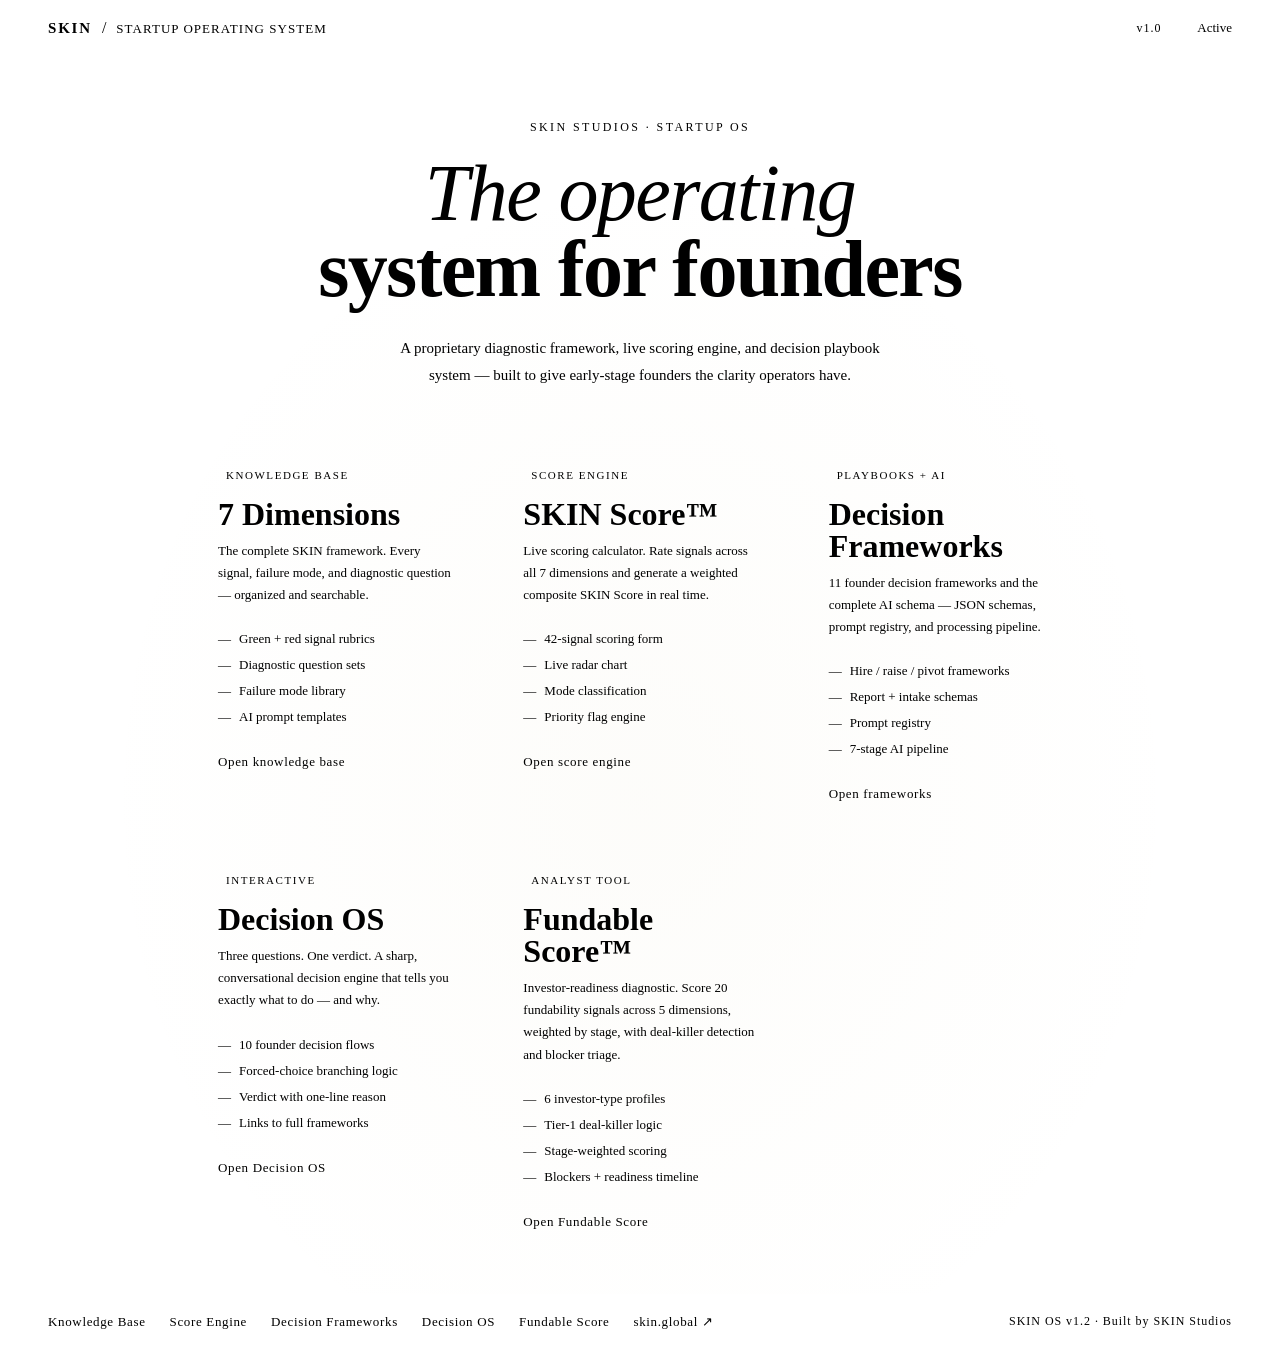
==== index.html @ 3f0df947 "Added SKIN Fundable Score" ====
<!DOCTYPE html>
<html lang="en">
<head>
<link rel="stylesheet" href="skin-os.css">
<meta charset="UTF-8">
<meta name="viewport" content="width=device-width, initial-scale=1.0">
<title>SKIN OS — Startup Operating System</title>
<style>

*, *::before, *::after { box-sizing: border-box; margin: 0; padding: 0; }

body {
  background: var(--bg);
  color: var(--text);
  font-family: var(--mono);
  min-height: 100vh;
  display: flex;
  flex-direction: column;
}

/* ── TOPBAR ── */
.topbar {
  display: flex; align-items: center; justify-content: space-between;
  padding: 0 48px; height: 56px;
  border-bottom: 1px solid var(--border);
  flex-shrink: 0;
}
.brand { display: flex; align-items: baseline; gap: 10px; }
.brand .logo { font-family: var(--sans); font-weight: 800; font-size: 15px; letter-spacing: 0.12em; }
.brand .sep { color: var(--text-dim); }
.brand .label { font-size: 13px; color: var(--text-muted); letter-spacing: 0.08em; text-transform: uppercase; }
.topbar-meta { display: flex; align-items: center; gap: 16px; }
.meta-tag { font-size: 12px; color: var(--text-dim); border: 1px solid var(--border); padding: 3px 8px; border-radius: 2px; letter-spacing: 0.08em; }
.status { display: flex; align-items: center; gap: 6px; font-size: 13px; color: var(--text-muted); }
.status-dot { width: 6px; height: 6px; border-radius: 50%; background: var(--accent2); box-shadow: 0 0 8px var(--accent2); animation: pulse 2.5s ease-in-out infinite; }
@keyframes pulse { 0%,100%{opacity:1} 50%{opacity:.3} }

/* ── HERO ── */
.hero {
  flex: 1; display: flex; flex-direction: column;
  align-items: center; justify-content: center;
  padding: 64px 48px 40px;
  text-align: center;
  position: relative; overflow: hidden;
}

.hero::before {
  content: '';
  position: absolute; inset: 0;
  background: radial-gradient(ellipse at 50% 60%, rgba(200,184,122,0.04) 0%, transparent 60%);
  pointer-events: none;
}

.hero-eyebrow {
  font-family: var(--mono); font-size: 12px; letter-spacing: 0.2em;
  color: var(--text-dim); text-transform: uppercase; margin-bottom: 20px;
}
.hero-eyebrow span { color: var(--accent); }

.hero-title {
  font-family: var(--serif); font-size: 80px; font-weight: 400;
  font-style: italic; line-height: 0.95;
  letter-spacing: -0.02em; margin-bottom: 28px;
  position: relative; z-index: 1;
}

.hero-title strong {
  font-weight: 600; font-style: normal;
  display: block;
}

.hero-sub {
  font-family: var(--mono); font-size: 15px; color: var(--text-muted);
  max-width: 480px; line-height: 1.8; margin-bottom: 48px;
  position: relative; z-index: 1;
}

/* ── OS MODULES ── */
.modules {
  display: grid; grid-template-columns: repeat(3, 1fr);
  gap: 16px; width: 100%; max-width: 900px;
  position: relative; z-index: 1;
}

.module {
  background: var(--bg2); border: 1px solid var(--border);
  border-radius: 6px; padding: 28px 28px 24px;
  text-decoration: none; color: inherit;
  transition: border-color 0.2s, background 0.2s;
  display: block; text-align: left;
  position: relative; overflow: hidden;
}
.module::before {
  content: attr(data-num);
  position: absolute; right: 20px; top: 10px;
  font-family: var(--serif); font-size: 80px; font-style: italic;
  color: rgba(255,255,255,0.025); line-height: 1;
  pointer-events: none;
}
.module:hover {
  border-color: var(--border-h);
  background: var(--bg3);
}
.module:hover .module-arrow { opacity: 1; transform: translateX(0); }

.mod-tag {
  font-size: 11px; letter-spacing: 0.14em; text-transform: uppercase;
  margin-bottom: 14px; display: inline-block;
  padding: 3px 8px; border-radius: 2px; border: 1px solid var(--border);
}
.tag-1 { color: var(--accent3); border-color: rgba(160,143,200,0.25); }
.tag-2 { color: var(--accent); border-color: rgba(200,184,122,0.25); }
.tag-3 { color: var(--accent2); border-color: rgba(143,184,154,0.25); }

.mod-title {
  font-family: var(--serif); font-size: 32px; font-weight: 600;
  line-height: 1; margin-bottom: 10px;
}
.mod-desc {
  font-family: var(--mono); font-size: 13px; color: var(--text-muted);
  line-height: 1.7; margin-bottom: 20px;
}

.mod-features { list-style: none; margin-bottom: 24px; }
.mod-features li {
  font-size: 13px; color: var(--text-dim);
  padding: 5px 0; border-bottom: 1px solid var(--border);
  display: flex; gap: 8px; align-items: center;
}
.mod-features li:last-child { border-bottom: none; }
.mod-features li::before { content: '—'; color: var(--text-dim); flex-shrink: 0; }

.module-cta {
  display: flex; align-items: center; justify-content: space-between;
}
.cta-label {
  font-size: 13px; color: var(--text-muted); letter-spacing: 0.05em;
}
.module-arrow {
  font-size: 14px; color: var(--text-dim);
  opacity: 0; transform: translateX(-4px);
  transition: all 0.2s;
}

/* ── BOTTOM BAR ── */
.bottom-bar {
  border-top: 1px solid var(--border);
  padding: 20px 48px;
  display: flex; align-items: center; justify-content: space-between;
  flex-shrink: 0;
}
.bottom-links { display: flex; gap: 24px; }
.bottom-links a {
  font-size: 13px; color: var(--text-dim); text-decoration: none;
  letter-spacing: 0.05em; transition: color 0.15s;
}
.bottom-links a:hover { color: var(--text-muted); }
.version { font-size: 12px; color: var(--text-dim); letter-spacing: 0.08em; }

/* Responsive */
@media (max-width: 820px) {
  .modules { grid-template-columns: 1fr; }
  .hero-title { font-size: 52px; }
  .topbar { padding: 0 24px; }
  .hero { padding: 40px 24px 32px; }
  .bottom-bar { padding: 16px 24px; flex-direction: column; gap: 12px; text-align: center; }
}
</style>
</head>
<body>

<header class="topbar">
  <div class="brand">
    <span class="logo">SKIN</span>
    <span class="sep">/</span>
    <span class="label">Startup Operating System</span>
  </div>
  <div class="topbar-meta">
    <span class="meta-tag">v1.0</span>
    <div class="status">
      <div class="status-dot"></div>
      <span>Active</span>
    </div>
  </div>
</header>

<main class="hero">
  <div class="hero-eyebrow">SKIN STUDIOS · <span>Startup OS</span></div>
  <h1 class="hero-title">
    The operating<br>
    <strong>system for founders</strong>
  </h1>
  <p class="hero-sub">A proprietary diagnostic framework, live scoring engine, and decision playbook system — built to give early-stage founders the clarity operators have.</p>

  <div class="modules">

    <a href="skin-knowledge-base.html" class="module" data-num="01">
      <div class="mod-tag tag-1">Knowledge Base</div>
      <div class="mod-title">7 Dimensions</div>
      <div class="mod-desc">The complete SKIN framework. Every signal, failure mode, and diagnostic question — organized and searchable.</div>
      <ul class="mod-features">
        <li>Green + red signal rubrics</li>
        <li>Diagnostic question sets</li>
        <li>Failure mode library</li>
        <li>AI prompt templates</li>
      </ul>
      <div class="module-cta">
        <span class="cta-label">Open knowledge base</span>
        <span class="module-arrow">→</span>
      </div>
    </a>

    <a href="skin-score-engine.html" class="module" data-num="02">
      <div class="mod-tag tag-2">Score Engine</div>
      <div class="mod-title">SKIN Score™</div>
      <div class="mod-desc">Live scoring calculator. Rate signals across all 7 dimensions and generate a weighted composite SKIN Score in real time.</div>
      <ul class="mod-features">
        <li>42-signal scoring form</li>
        <li>Live radar chart</li>
        <li>Mode classification</li>
        <li>Priority flag engine</li>
      </ul>
      <div class="module-cta">
        <span class="cta-label">Open score engine</span>
        <span class="module-arrow">→</span>
      </div>
    </a>

    <a href="skin-playbooks-schema.html" class="module" data-num="03">
      <div class="mod-tag tag-3">Playbooks + AI</div>
      <div class="mod-title">Decision Frameworks</div>
      <div class="mod-desc">11 founder decision frameworks and the complete AI schema — JSON schemas, prompt registry, and processing pipeline.</div>
      <ul class="mod-features">
        <li>Hire / raise / pivot frameworks</li>
        <li>Report + intake schemas</li>
        <li>Prompt registry</li>
        <li>7-stage AI pipeline</li>
      </ul>
      <div class="module-cta">
        <span class="cta-label">Open frameworks</span>
        <span class="module-arrow">→</span>
      </div>
    </a>

    <a href="skin-decision-os.html" class="module" data-num="04">
      <div class="mod-tag tag-1">Interactive</div>
      <div class="mod-title">Decision OS</div>
      <div class="mod-desc">Three questions. One verdict. A sharp, conversational decision engine that tells you exactly what to do — and why.</div>
      <ul class="mod-features">
        <li>10 founder decision flows</li>
        <li>Forced-choice branching logic</li>
        <li>Verdict with one-line reason</li>
        <li>Links to full frameworks</li>
      </ul>
      <div class="module-cta">
        <span class="cta-label">Open Decision OS</span>
        <span class="module-arrow">→</span>
      </div>
    </a>

    <a href="skin-fundable-score.html" class="module" data-num="05">
      <div class="mod-tag tag-2">Analyst Tool</div>
      <div class="mod-title">Fundable Score™</div>
      <div class="mod-desc">Investor-readiness diagnostic. Score 20 fundability signals across 5 dimensions, weighted by stage, with deal-killer detection and blocker triage.</div>
      <ul class="mod-features">
        <li>6 investor-type profiles</li>
        <li>Tier-1 deal-killer logic</li>
        <li>Stage-weighted scoring</li>
        <li>Blockers + readiness timeline</li>
      </ul>
      <div class="module-cta">
        <span class="cta-label">Open Fundable Score</span>
        <span class="module-arrow">→</span>
      </div>
    </a>

  </div>
</main>

<footer class="bottom-bar">
  <div class="bottom-links">
    <a href="skin-knowledge-base.html">Knowledge Base</a>
    <a href="skin-score-engine.html">Score Engine</a>
    <a href="skin-playbooks-schema.html">Decision Frameworks</a>
    <a href="skin-decision-os.html">Decision OS</a>
    <a href="skin-fundable-score.html">Fundable Score</a>
    <a href="https://skin.global" target="_blank">skin.global ↗</a>
  </div>
  <div class="version">SKIN OS v1.2 · Built by SKIN Studios</div>
</footer>

<script src="skin-os.js"></script>
</body>
</html>
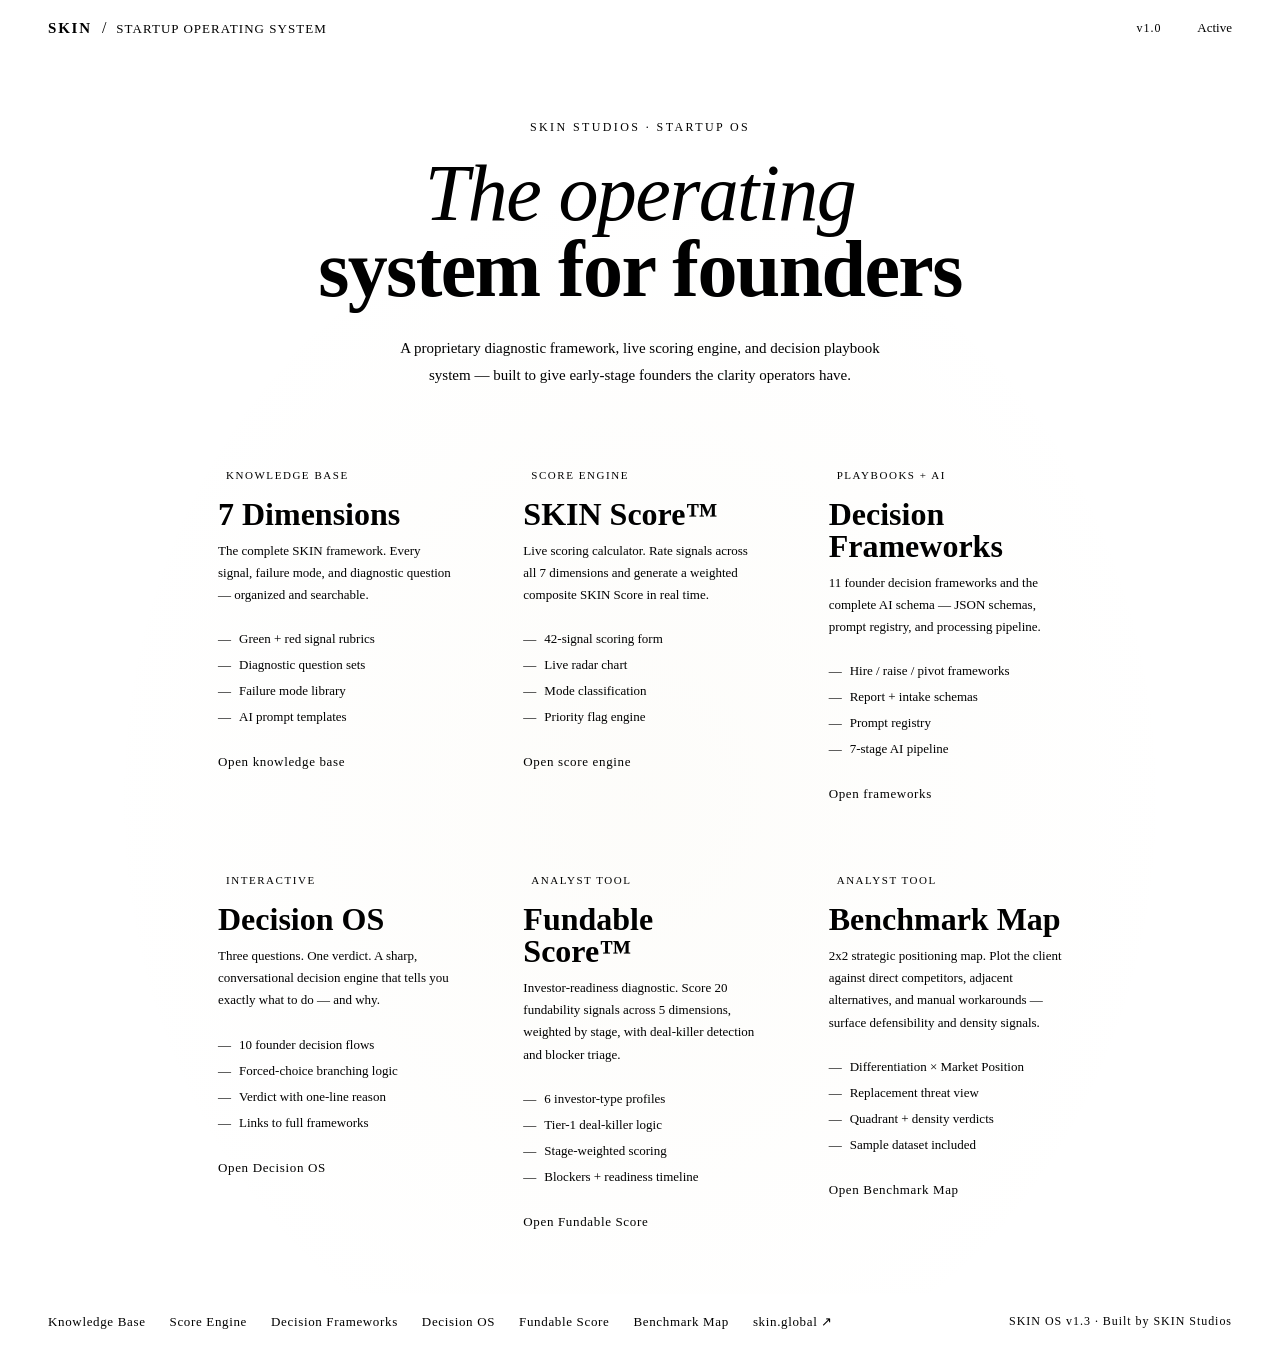
==== commit 7043cea7: "Added Skin Benchmark" ====
--- a/index.html
+++ b/index.html
@@ -274,6 +274,22 @@
       </div>
     </a>
 
+    <a href="skin-benchmark.html" class="module" data-num="06">
+      <div class="mod-tag tag-3">Analyst Tool</div>
+      <div class="mod-title">Benchmark Map</div>
+      <div class="mod-desc">2x2 strategic positioning map. Plot the client against direct competitors, adjacent alternatives, and manual workarounds — surface defensibility and density signals.</div>
+      <ul class="mod-features">
+        <li>Differentiation × Market Position</li>
+        <li>Replacement threat view</li>
+        <li>Quadrant + density verdicts</li>
+        <li>Sample dataset included</li>
+      </ul>
+      <div class="module-cta">
+        <span class="cta-label">Open Benchmark Map</span>
+        <span class="module-arrow">→</span>
+      </div>
+    </a>
+
   </div>
 </main>
 
@@ -284,9 +300,10 @@
     <a href="skin-playbooks-schema.html">Decision Frameworks</a>
     <a href="skin-decision-os.html">Decision OS</a>
     <a href="skin-fundable-score.html">Fundable Score</a>
+    <a href="skin-benchmark.html">Benchmark Map</a>
     <a href="https://skin.global" target="_blank">skin.global ↗</a>
   </div>
-  <div class="version">SKIN OS v1.2 · Built by SKIN Studios</div>
+  <div class="version">SKIN OS v1.3 · Built by SKIN Studios</div>
 </footer>
 
 <script src="skin-os.js"></script>
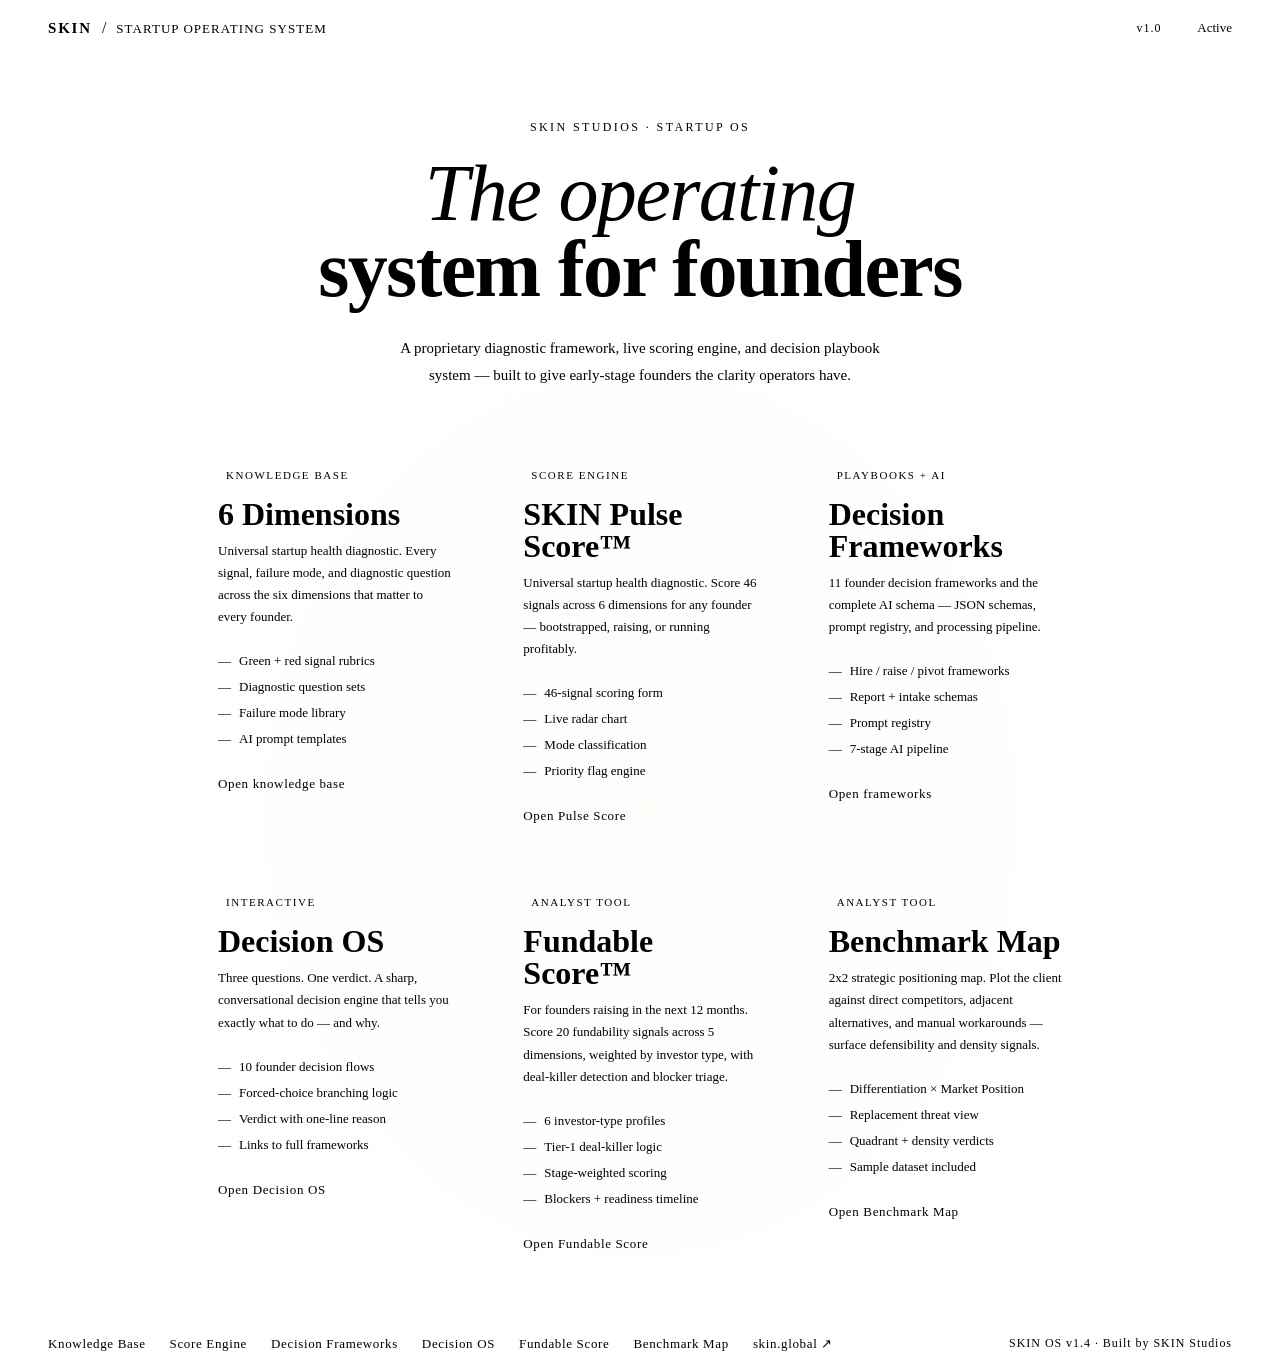
==== commit ac1837c2: "Version bumped to v1.4" ====
--- a/index.html
+++ b/index.html
@@ -196,8 +196,8 @@
 
     <a href="skin-knowledge-base.html" class="module" data-num="01">
       <div class="mod-tag tag-1">Knowledge Base</div>
-      <div class="mod-title">7 Dimensions</div>
-      <div class="mod-desc">The complete SKIN framework. Every signal, failure mode, and diagnostic question — organized and searchable.</div>
+      <div class="mod-title">6 Dimensions</div>
+      <div class="mod-desc">Universal startup health diagnostic. Every signal, failure mode, and diagnostic question across the six dimensions that matter to every founder.</div>
       <ul class="mod-features">
         <li>Green + red signal rubrics</li>
         <li>Diagnostic question sets</li>
@@ -212,16 +212,16 @@
 
     <a href="skin-score-engine.html" class="module" data-num="02">
       <div class="mod-tag tag-2">Score Engine</div>
-      <div class="mod-title">SKIN Score™</div>
-      <div class="mod-desc">Live scoring calculator. Rate signals across all 7 dimensions and generate a weighted composite SKIN Score in real time.</div>
-      <ul class="mod-features">
-        <li>42-signal scoring form</li>
+      <div class="mod-title">SKIN Pulse Score™</div>
+      <div class="mod-desc">Universal startup health diagnostic. Score 46 signals across 6 dimensions for any founder — bootstrapped, raising, or running profitably.</div>
+      <ul class="mod-features">
+        <li>46-signal scoring form</li>
         <li>Live radar chart</li>
         <li>Mode classification</li>
         <li>Priority flag engine</li>
       </ul>
       <div class="module-cta">
-        <span class="cta-label">Open score engine</span>
+        <span class="cta-label">Open Pulse Score</span>
         <span class="module-arrow">→</span>
       </div>
     </a>
@@ -261,7 +261,7 @@
     <a href="skin-fundable-score.html" class="module" data-num="05">
       <div class="mod-tag tag-2">Analyst Tool</div>
       <div class="mod-title">Fundable Score™</div>
-      <div class="mod-desc">Investor-readiness diagnostic. Score 20 fundability signals across 5 dimensions, weighted by stage, with deal-killer detection and blocker triage.</div>
+      <div class="mod-desc">For founders raising in the next 12 months. Score 20 fundability signals across 5 dimensions, weighted by investor type, with deal-killer detection and blocker triage.</div>
       <ul class="mod-features">
         <li>6 investor-type profiles</li>
         <li>Tier-1 deal-killer logic</li>
@@ -303,7 +303,7 @@
     <a href="skin-benchmark.html">Benchmark Map</a>
     <a href="https://skin.global" target="_blank">skin.global ↗</a>
   </div>
-  <div class="version">SKIN OS v1.3 · Built by SKIN Studios</div>
+  <div class="version">SKIN OS v1.4 · Built by SKIN Studios</div>
 </footer>
 
 <script src="skin-os.js"></script>
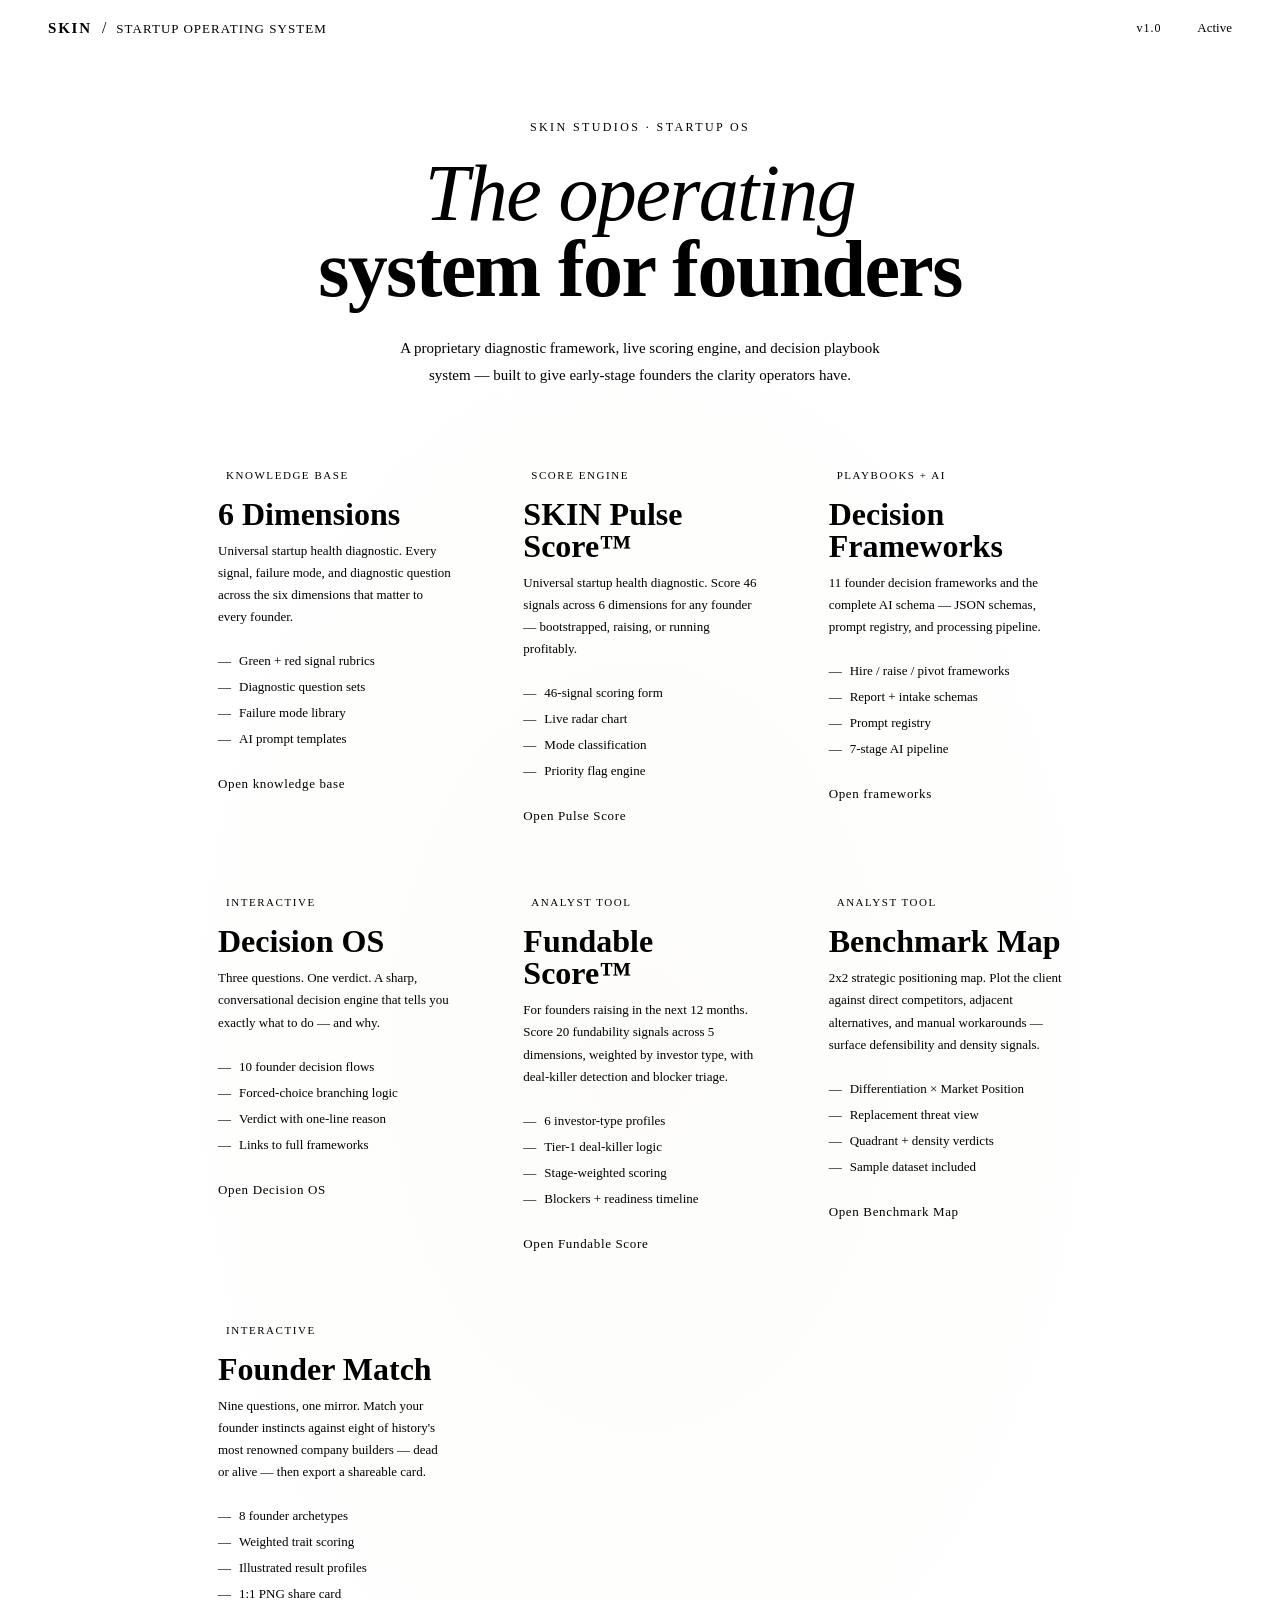
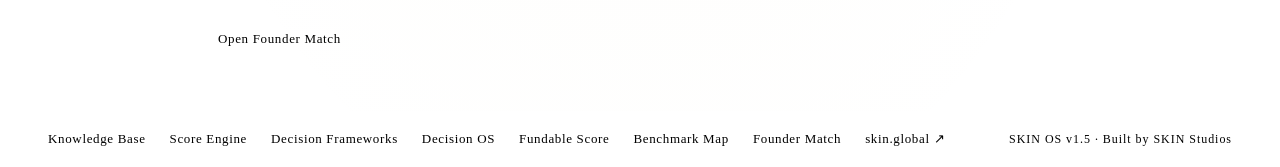
==== commit 4a35d30f: "Add files via upload" ====
--- a/index.html
+++ b/index.html
@@ -290,6 +290,22 @@
       </div>
     </a>
 
+    <a href="skin-founder-match.html" class="module" data-num="07">
+      <div class="mod-tag tag-1">Interactive</div>
+      <div class="mod-title">Founder Match</div>
+      <div class="mod-desc">Nine questions, one mirror. Match your founder instincts against eight of history's most renowned company builders — dead or alive — then export a shareable card.</div>
+      <ul class="mod-features">
+        <li>8 founder archetypes</li>
+        <li>Weighted trait scoring</li>
+        <li>Illustrated result profiles</li>
+        <li>1:1 PNG share card</li>
+      </ul>
+      <div class="module-cta">
+        <span class="cta-label">Open Founder Match</span>
+        <span class="module-arrow">→</span>
+      </div>
+    </a>
+
   </div>
 </main>
 
@@ -301,9 +317,10 @@
     <a href="skin-decision-os.html">Decision OS</a>
     <a href="skin-fundable-score.html">Fundable Score</a>
     <a href="skin-benchmark.html">Benchmark Map</a>
+    <a href="skin-founder-match.html">Founder Match</a>
     <a href="https://skin.global" target="_blank">skin.global ↗</a>
   </div>
-  <div class="version">SKIN OS v1.4 · Built by SKIN Studios</div>
+  <div class="version">SKIN OS v1.5 · Built by SKIN Studios</div>
 </footer>
 
 <script src="skin-os.js"></script>
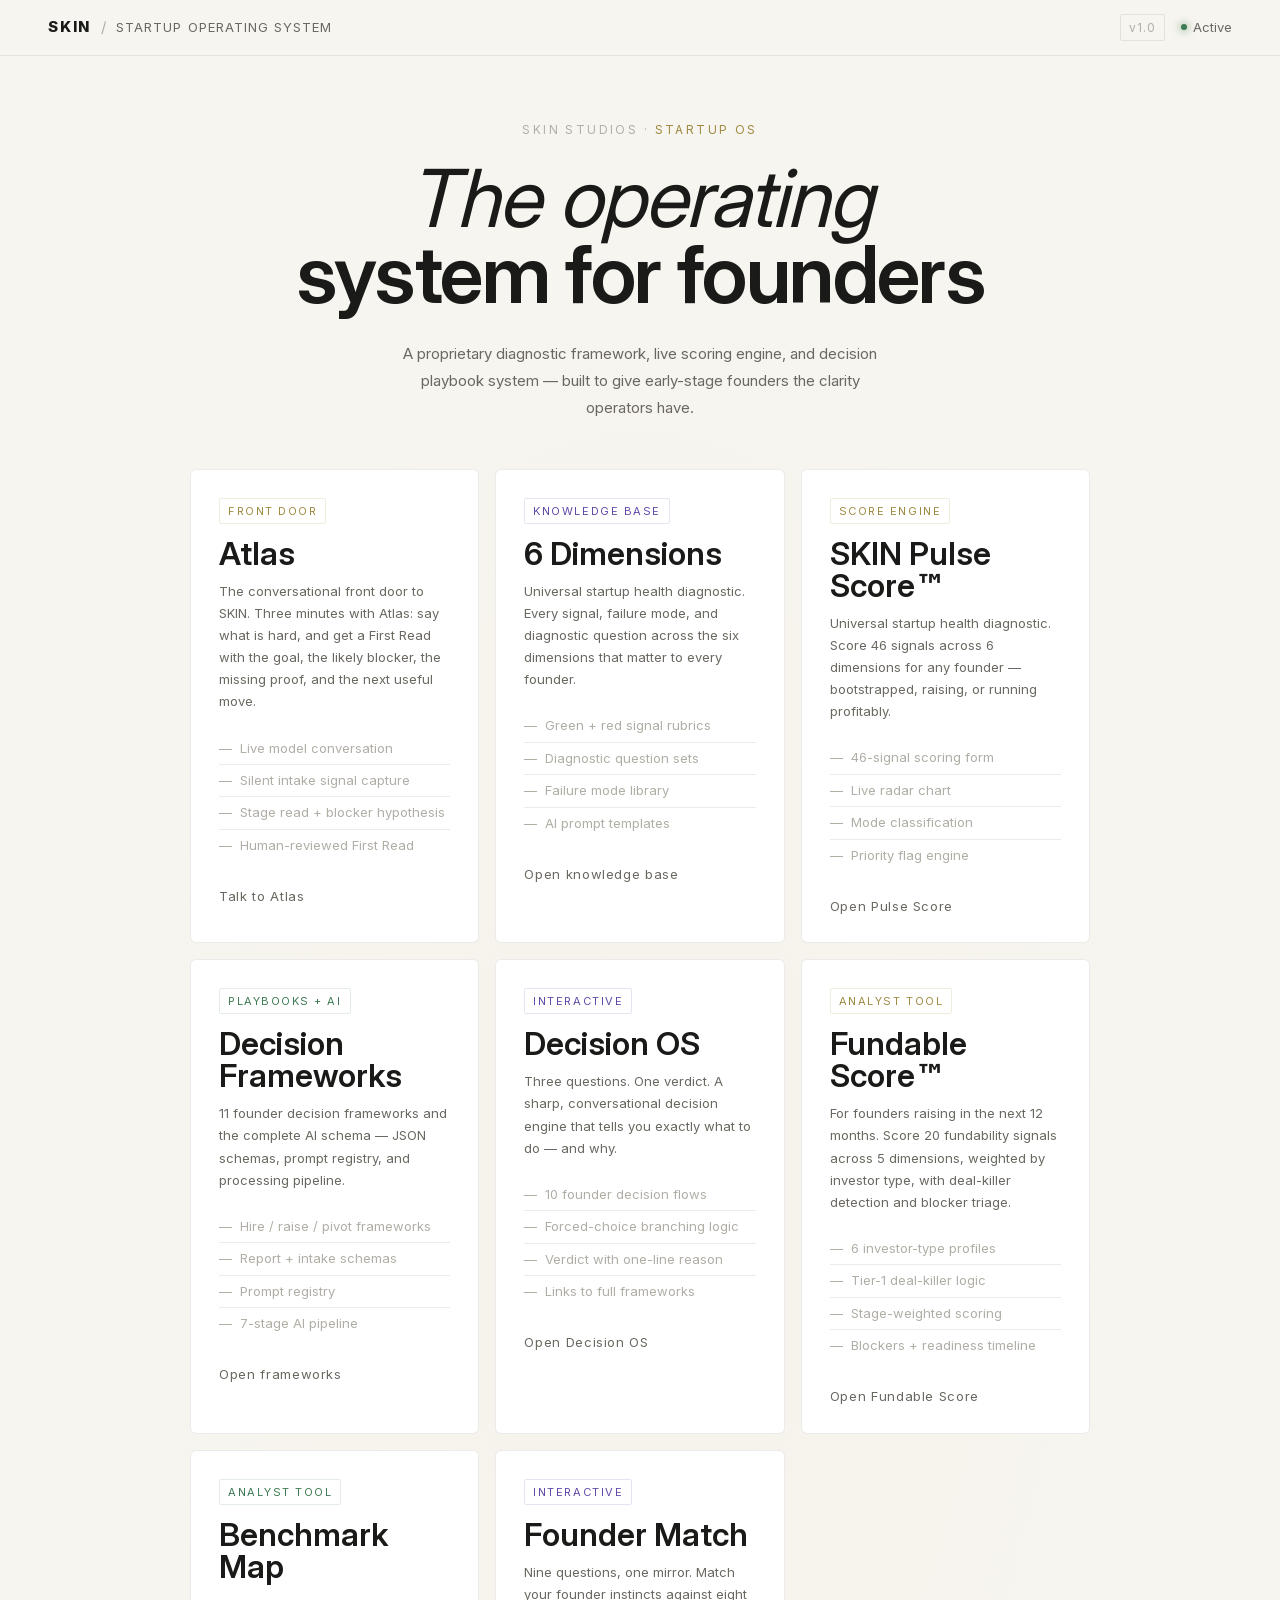
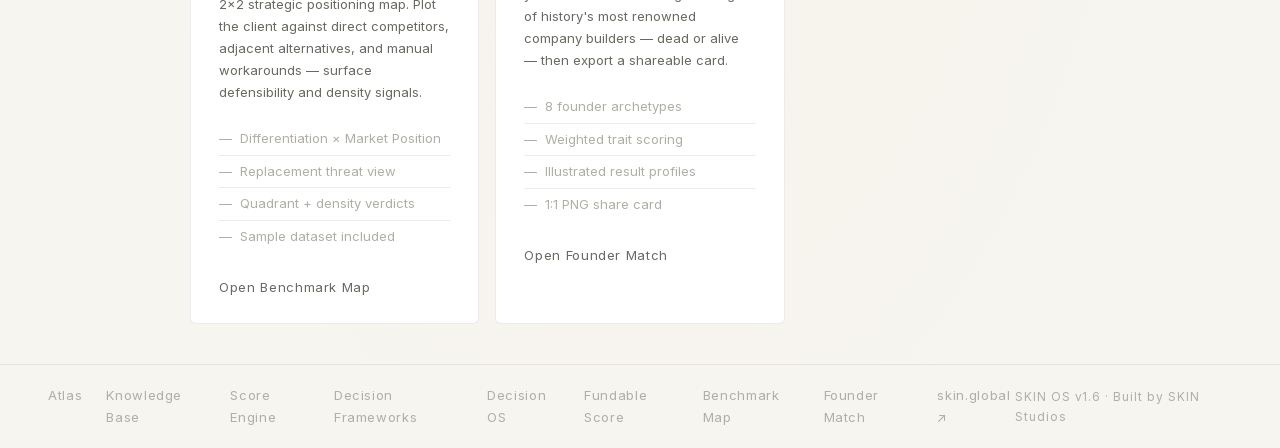
==== commit 18805bfb: "Add files via upload" ====
--- a/index.html
+++ b/index.html
@@ -194,6 +194,22 @@
 
   <div class="modules">
 
+    <a href="atlas-v1.2.html" class="module" data-num="00">
+      <div class="mod-tag tag-2">Front Door</div>
+      <div class="mod-title">Atlas</div>
+      <div class="mod-desc">The conversational front door to SKIN. Three minutes with Atlas: say what is hard, and get a First Read with the goal, the likely blocker, the missing proof, and the next useful move.</div>
+      <ul class="mod-features">
+        <li>Live model conversation</li>
+        <li>Silent intake signal capture</li>
+        <li>Stage read + blocker hypothesis</li>
+        <li>Human-reviewed First Read</li>
+      </ul>
+      <div class="module-cta">
+        <span class="cta-label">Talk to Atlas</span>
+        <span class="module-arrow">→</span>
+      </div>
+    </a>
+
     <a href="skin-knowledge-base.html" class="module" data-num="01">
       <div class="mod-tag tag-1">Knowledge Base</div>
       <div class="mod-title">6 Dimensions</div>
@@ -311,6 +327,7 @@
 
 <footer class="bottom-bar">
   <div class="bottom-links">
+    <a href="atlas-v1.2.html">Atlas</a>
     <a href="skin-knowledge-base.html">Knowledge Base</a>
     <a href="skin-score-engine.html">Score Engine</a>
     <a href="skin-playbooks-schema.html">Decision Frameworks</a>
@@ -320,7 +337,7 @@
     <a href="skin-founder-match.html">Founder Match</a>
     <a href="https://skin.global" target="_blank">skin.global ↗</a>
   </div>
-  <div class="version">SKIN OS v1.5 · Built by SKIN Studios</div>
+  <div class="version">SKIN OS v1.6 · Built by SKIN Studios</div>
 </footer>
 
 <script src="skin-os.js"></script>
--- a/skin-os.css
+++ b/skin-os.css
@@ -0,0 +1,617 @@
+/* ============================================================
+   SKIN OS — Shared Design System
+   skin-os.css · v1.2
+
+   HOW TO CUSTOMIZE
+   ─────────────────
+   Edit the CSS variables inside :root (dark mode defaults)
+   and :root.day (light mode overrides) below.
+   Everything in the OS inherits from these tokens.
+
+   SECTIONS
+   ─────────
+   1. Design Tokens (colors, type, spacing)
+   2. Light mode overrides
+   3. Typography & font import
+   4. Base reset
+   5. Layout primitives (shell, topbar, sidebar)
+   6. Topbar components
+   7. Sidebar components
+   8. Content cards (shared across all pages)
+   9. Buttons & chips
+   10. Scrollbar
+   11. Day/Night toggle widget
+   12. Animations & transitions
+   ============================================================ */
+
+
+/* ── 1. DESIGN TOKENS — Dark mode (default) ── */
+:root {
+
+  /* ── Backgrounds ──────────────────────────────
+     bg:  page background
+     bg2: card / panel surface
+     bg3: inset / nested surface
+     bg4: input / slider track              */
+  --bg:  #0a0a08;
+  --bg2: #111110;
+  --bg3: #1a1a18;
+  --bg4: #202020;
+
+  /* ── Borders ────────────────────────────────── */
+  --border:        rgba(255,255,255,0.07);
+  --border-h:      rgba(255,255,255,0.14);
+  --border-active: rgba(255,255,255,0.22);
+
+  /* ── Text ───────────────────────────────────── */
+  --text:       #e8e6df;
+  --text-muted: #7a786f;
+  --text-dim:   #3d3c38;
+
+  /* ── Accent palette ─────────────────────────
+     accent:  gold — primary highlights, active states
+     accent2: sage green — positive signals, success
+     accent3: soft violet — AI layer, schema, prompts  */
+  --accent:  #c8b87a;
+  --accent2: #8fb89a;
+  --accent3: #a08fc8;
+
+  /* ── Scoring colors ─────────────────────────── */
+  --score-high: #8fb89a;
+  --score-mid:  #c8b87a;
+  --score-low:  #c88a7a;
+  --danger:     #c88a7a;
+
+  /* ── Typography ─────────────────────────────── */
+  --mono:  'Inter', system-ui, -apple-system, 'Helvetica Neue', Arial, sans-serif;
+  --serif: 'Inter', system-ui, -apple-system, 'Helvetica Neue', Arial, sans-serif;
+  --sans:  'Inter', system-ui, -apple-system, 'Helvetica Neue', Arial, sans-serif;
+
+  /* ── Spacing & radius ───────────────────────── */
+  --radius-sm: 2px;
+  --radius-md: 4px;
+  --radius-lg: 8px;
+
+  /* ── Topbar height ──────────────────────────── */
+  --topbar-h: 56px;
+
+  /* ── Sidebar width ──────────────────────────── */
+  --sidebar-w: 260px;
+
+  /* ── Transitions ────────────────────────────── */
+  --ease: 0.18s ease;
+}
+
+
+/* ── 2. LIGHT MODE OVERRIDES ── */
+/* Applied when user clicks the toggle (adds .day to <html>)
+   OR when OS prefers light and no manual choice is set.    */
+
+@media (prefers-color-scheme: light) {
+  :root:not(.dark) {
+    --bg:  #f7f5ef;
+    --bg2: #ffffff;
+    --bg3: #f0ede5;
+    --bg4: #e8e5dc;
+
+    --border:        rgba(0,0,0,0.08);
+    --border-h:      rgba(0,0,0,0.16);
+    --border-active: rgba(0,0,0,0.28);
+
+    --text:       #1a1a18;
+    --text-muted: #6a6860;
+    --text-dim:   #b0aea5;
+
+    --accent:  #9e8a42;
+    --accent2: #3d7a52;
+    --accent3: #6148a8;
+
+    --score-high: #3d7a52;
+    --score-mid:  #9e8a42;
+    --score-low:  #a04830;
+    --danger:     #a04830;
+  }
+}
+
+/* Manual day class (set by JS toggle regardless of OS pref) */
+:root.day {
+  --bg:  #f7f5ef;
+  --bg2: #ffffff;
+  --bg3: #f0ede5;
+  --bg4: #e8e5dc;
+
+  --border:        rgba(0,0,0,0.08);
+  --border-h:      rgba(0,0,0,0.16);
+  --border-active: rgba(0,0,0,0.28);
+
+  --text:       #1a1a18;
+  --text-muted: #6a6860;
+  --text-dim:   #b0aea5;
+
+  --accent:  #9e8a42;
+  --accent2: #3d7a52;
+  --accent3: #6148a8;
+
+  --score-high: #3d7a52;
+  --score-mid:  #9e8a42;
+  --score-low:  #a04830;
+  --danger:     #a04830;
+}
+
+/* Manual dark class (overrides OS light preference) */
+:root.dark {
+  --bg:  #0a0a08;
+  --bg2: #111110;
+  --bg3: #1a1a18;
+  --bg4: #202020;
+
+  --border:        rgba(255,255,255,0.07);
+  --border-h:      rgba(255,255,255,0.14);
+  --border-active: rgba(255,255,255,0.22);
+
+  --text:       #e8e6df;
+  --text-muted: #7a786f;
+  --text-dim:   #3d3c38;
+
+  --accent:  #c8b87a;
+  --accent2: #8fb89a;
+  --accent3: #a08fc8;
+
+  --score-high: #8fb89a;
+  --score-mid:  #c8b87a;
+  --score-low:  #c88a7a;
+  --danger:     #c88a7a;
+}
+
+
+/* ── 3. FONT — Inter (embedded; no external request, works offline & in previews) ── */
+@font-face{font-family:'Inter';font-style:normal;font-weight:100 900;font-display:swap;src:url([data-uri]) format('woff2');}
+
+
+/* ── 4. BASE RESET ── */
+*, *::before, *::after {
+  box-sizing: border-box;
+  margin: 0;
+  padding: 0;
+}
+
+html {
+  color-scheme: dark light;
+}
+
+body {
+  background: var(--bg);
+  color: var(--text);
+  font-family: var(--mono);
+  font-size: 15px;
+  line-height: 1.65;
+  min-height: 100vh;
+  overflow-x: hidden;
+  transition: background var(--ease), color var(--ease);
+}
+
+a {
+  color: inherit;
+  text-decoration: none;
+}
+
+
+/* ── 5. LAYOUT PRIMITIVES ── */
+
+/* Three-column shell: sidebar | main | (optional right panel) */
+.shell {
+  display: grid;
+  grid-template-columns: var(--sidebar-w) 1fr;
+  grid-template-rows: var(--topbar-h) 1fr;
+  height: 100vh;
+  overflow: hidden;
+}
+
+/* Full-bleed two-column variant */
+.shell-full {
+  display: grid;
+  grid-template-columns: 1fr;
+  grid-template-rows: var(--topbar-h) 1fr;
+  height: 100vh;
+}
+
+
+/* ── 6. TOPBAR ── */
+.topbar {
+  grid-column: 1 / -1;
+  display: flex;
+  align-items: center;
+  justify-content: space-between;
+  padding: 0 28px;
+  height: var(--topbar-h);
+  border-bottom: 1px solid var(--border);
+  background: var(--bg);
+  position: sticky;
+  top: 0;
+  z-index: 100;
+  transition: background var(--ease), border-color var(--ease);
+}
+
+/* Brand / logo lockup — wraps in an <a> for home link */
+.brand,
+.topbar-brand {
+  display: flex;
+  align-items: baseline;
+  gap: 10px;
+  transition: opacity var(--ease);
+}
+
+.brand:hover,
+.topbar-brand:hover {
+  opacity: 0.72;
+}
+
+.logo {
+  font-family: var(--sans);
+  font-weight: 800;
+  font-size: 16px;
+  letter-spacing: 0.12em;
+  color: var(--text);
+}
+
+.sep,
+.divider {
+  color: var(--text-dim);
+}
+
+.label,
+.subtitle {
+  font-family: var(--mono);
+  font-size: 13px;
+  color: var(--text-muted);
+  letter-spacing: 0.08em;
+  text-transform: uppercase;
+}
+
+.topbar-meta,
+.topbar-actions,
+.topbar-right {
+  display: flex;
+  align-items: center;
+  gap: 14px;
+}
+
+
+/* ── 7. SIDEBAR ── */
+.sidebar {
+  border-right: 1px solid var(--border);
+  overflow-y: auto;
+  padding: 20px 0;
+  background: var(--bg);
+  transition: background var(--ease), border-color var(--ease);
+}
+
+.sidebar-section-label,
+.sb-section {
+  font-family: var(--mono);
+  font-size: 13px;
+  letter-spacing: 0.16em;
+  color: var(--text-dim);
+  text-transform: uppercase;
+  padding: 0 18px 8px;
+  margin-top: 6px;
+}
+
+.sidebar-divider,
+.sb-divider {
+  height: 1px;
+  background: var(--border);
+  margin: 10px 0;
+}
+
+/* Sidebar nav items */
+.dim-nav-item,
+.sb-item {
+  display: flex;
+  align-items: flex-start;
+  gap: 12px;
+  padding: 10px 18px;
+  cursor: pointer;
+  border-left: 2px solid transparent;
+  transition: background var(--ease), border-color var(--ease);
+}
+
+.dim-nav-item:hover,
+.sb-item:hover {
+  background: var(--bg2);
+}
+
+.dim-nav-item.active,
+.sb-item.active {
+  background: var(--bg2);
+  border-left-color: var(--accent);
+}
+
+.dim-index,
+.sb-icon {
+  font-family: var(--mono);
+  font-size: 12px;
+  color: var(--text-dim);
+  min-width: 18px;
+  padding-top: 2px;
+}
+
+.dim-nav-item.active .dim-index,
+.sb-item.active .sb-icon {
+  color: var(--accent);
+}
+
+.dim-name,
+.sb-name {
+  font-family: var(--sans);
+  font-size: 12px;
+  font-weight: 500;
+  color: var(--text-muted);
+}
+
+.dim-nav-item.active .dim-name,
+.sb-item.active .sb-name {
+  color: var(--text);
+}
+
+.sb-desc {
+  font-size: 12px;
+  color: var(--text-dim);
+  margin-top: 1px;
+}
+
+/* Sidebar auxiliary items */
+.sidebar-aux-item {
+  display: flex;
+  align-items: center;
+  gap: 10px;
+  padding: 8px 18px;
+  cursor: pointer;
+  color: var(--text-dim);
+  font-size: 13px;
+  transition: color var(--ease);
+  border-left: 2px solid transparent;
+}
+
+.sidebar-aux-item:hover {
+  color: var(--text-muted);
+}
+
+.sidebar-aux-item.active {
+  color: var(--text-muted);
+  border-left-color: var(--accent);
+  background: var(--bg2);
+}
+
+
+/* ── 8. SHARED CONTENT CARDS ── */
+
+/* Score / signal badges */
+.dim-score-badge,
+.score-badge {
+  font-family: var(--mono);
+  font-size: 12px;
+  padding: 2px 6px;
+  border-radius: var(--radius-sm);
+}
+
+.score-h { background: rgba(143,184,154,0.12); color: var(--score-high); }
+.score-m { background: rgba(200,184,122,0.12); color: var(--score-mid); }
+.score-l { background: rgba(200,138,122,0.12); color: var(--score-low); }
+
+.tag-green { background: rgba(143,184,154,0.12); color: var(--score-high); border-radius: var(--radius-sm); padding: 2px 6px; font-size: 13px; }
+.tag-amber { background: rgba(200,184,122,0.12); color: var(--score-mid);  border-radius: var(--radius-sm); padding: 2px 6px; font-size: 13px; }
+.tag-red   { background: rgba(200,138,122,0.12); color: var(--score-low);  border-radius: var(--radius-sm); padding: 2px 6px; font-size: 13px; }
+
+/* Main content area */
+.main {
+  overflow-y: auto;
+  background: var(--bg);
+  transition: background var(--ease);
+}
+
+/* Panel / view animation */
+.dim-panel,
+.view {
+  display: none;
+}
+
+.dim-panel.active,
+.view.active {
+  display: block;
+  animation: skinFadeUp 0.2s ease;
+}
+
+@keyframes skinFadeUp {
+  from { opacity: 0; transform: translateY(6px); }
+  to   { opacity: 1; transform: translateY(0); }
+}
+
+/* Status dot */
+.status-dot {
+  width: 6px;
+  height: 6px;
+  border-radius: 50%;
+  background: var(--accent2);
+  box-shadow: 0 0 8px var(--accent2);
+  animation: skinPulse 2.5s ease-in-out infinite;
+}
+
+@keyframes skinPulse {
+  0%, 100% { opacity: 1; }
+  50%       { opacity: 0.3; }
+}
+
+/* Version / meta chips */
+.version-tag,
+.meta-chip,
+.chip {
+  font-family: var(--mono);
+  font-size: 12px;
+  color: var(--text-dim);
+  border: 1px solid var(--border);
+  padding: 3px 8px;
+  border-radius: var(--radius-sm);
+  letter-spacing: 0.08em;
+  transition: border-color var(--ease), color var(--ease);
+}
+
+.meta-chip {
+  display: flex;
+  align-items: center;
+  gap: 6px;
+  color: var(--text-muted);
+}
+
+.meta-chip .dot {
+  width: 5px;
+  height: 5px;
+  border-radius: 50%;
+}
+
+
+/* ── 9. BUTTONS ── */
+.btn-ghost {
+  font-family: var(--mono);
+  font-size: 13px;
+  color: var(--text-muted);
+  border: 1px solid var(--border);
+  padding: 6px 14px;
+  border-radius: var(--radius-sm);
+  cursor: pointer;
+  background: none;
+  transition: border-color var(--ease), color var(--ease);
+  letter-spacing: 0.05em;
+}
+
+.btn-ghost:hover {
+  border-color: var(--border-h);
+  color: var(--text);
+}
+
+.btn-primary {
+  font-family: var(--mono);
+  font-size: 13px;
+  color: var(--bg);
+  background: var(--accent);
+  border: none;
+  padding: 6px 16px;
+  border-radius: var(--radius-sm);
+  cursor: pointer;
+  transition: opacity var(--ease);
+  letter-spacing: 0.05em;
+  font-weight: 500;
+}
+
+.btn-primary:hover {
+  opacity: 0.85;
+}
+
+
+/* ── 10. SCROLLBAR ── */
+.scrollbar-thin {
+  scrollbar-width: thin;
+  scrollbar-color: var(--bg3) transparent;
+}
+
+.scrollbar-thin::-webkit-scrollbar {
+  width: 4px;
+}
+
+.scrollbar-thin::-webkit-scrollbar-track {
+  background: transparent;
+}
+
+.scrollbar-thin::-webkit-scrollbar-thumb {
+  background: var(--bg4);
+  border-radius: 2px;
+}
+
+
+/* ── 11. DAY / NIGHT TOGGLE WIDGET ── */
+/*
+  Usage: add this anywhere in the topbar HTML:
+  <button class="theme-toggle" id="theme-toggle" aria-label="Toggle day/night mode">
+    <span class="toggle-icon">◐</span>
+  </button>
+
+  The JS in skin-os.js handles the click and persists the preference.
+*/
+
+.theme-toggle {
+  display: flex;
+  align-items: center;
+  justify-content: center;
+  width: 32px;
+  height: 32px;
+  border-radius: 50%;
+  border: 1px solid var(--border);
+  background: none;
+  cursor: pointer;
+  transition: border-color var(--ease), background var(--ease), transform 0.3s ease;
+  color: var(--text-muted);
+  font-size: 16px;
+  flex-shrink: 0;
+}
+
+.theme-toggle:hover {
+  border-color: var(--border-h);
+  background: var(--bg2);
+  color: var(--text);
+}
+
+.theme-toggle:active {
+  transform: rotate(180deg);
+}
+
+/* Icons: show sun in dark mode, moon in light mode */
+.theme-toggle .icon-sun  { display: none; }
+.theme-toggle .icon-moon { display: block; }
+
+:root.day .theme-toggle .icon-sun  { display: block; }
+:root.day .theme-toggle .icon-moon { display: none; }
+
+/* Smooth mode transition on all backgrounds */
+body,
+.topbar,
+.sidebar,
+.main,
+.content-card,
+.playbook-card,
+.schema-card,
+.dim-overview-card,
+.module,
+.overview-hero,
+.panel-header,
+.page-header {
+  transition:
+    background var(--ease),
+    border-color var(--ease),
+    color var(--ease);
+}
+
+
+/* ── 12. RESPONSIVE ── */
+@media (max-width: 860px) {
+  .shell {
+    grid-template-columns: 1fr;
+    grid-template-rows: var(--topbar-h) 1fr;
+  }
+
+  .sidebar {
+    display: none;
+  }
+
+  .topbar {
+    padding: 0 16px;
+  }
+
+  /* Tighten topbar on small screens */
+  .label, .subtitle {
+    display: none;
+  }
+
+  .sep, .divider {
+    display: none;
+  }
+}
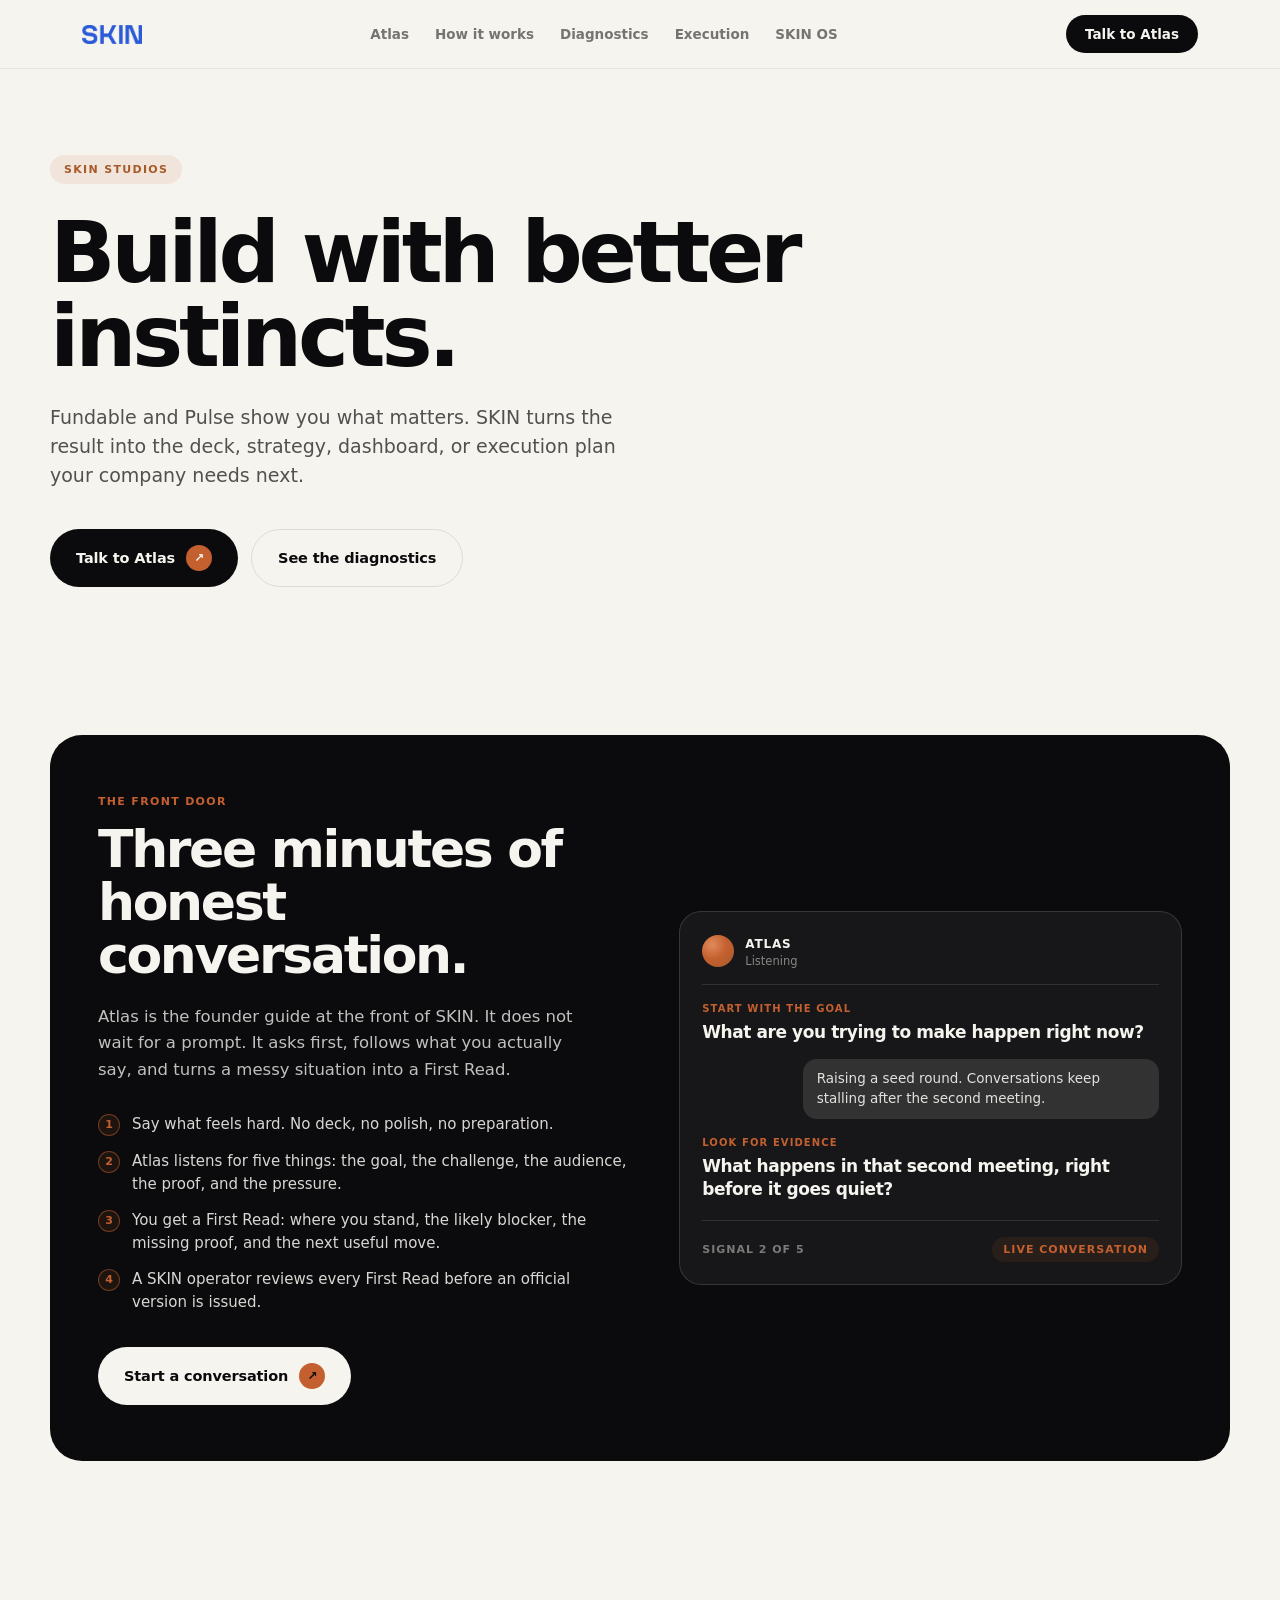
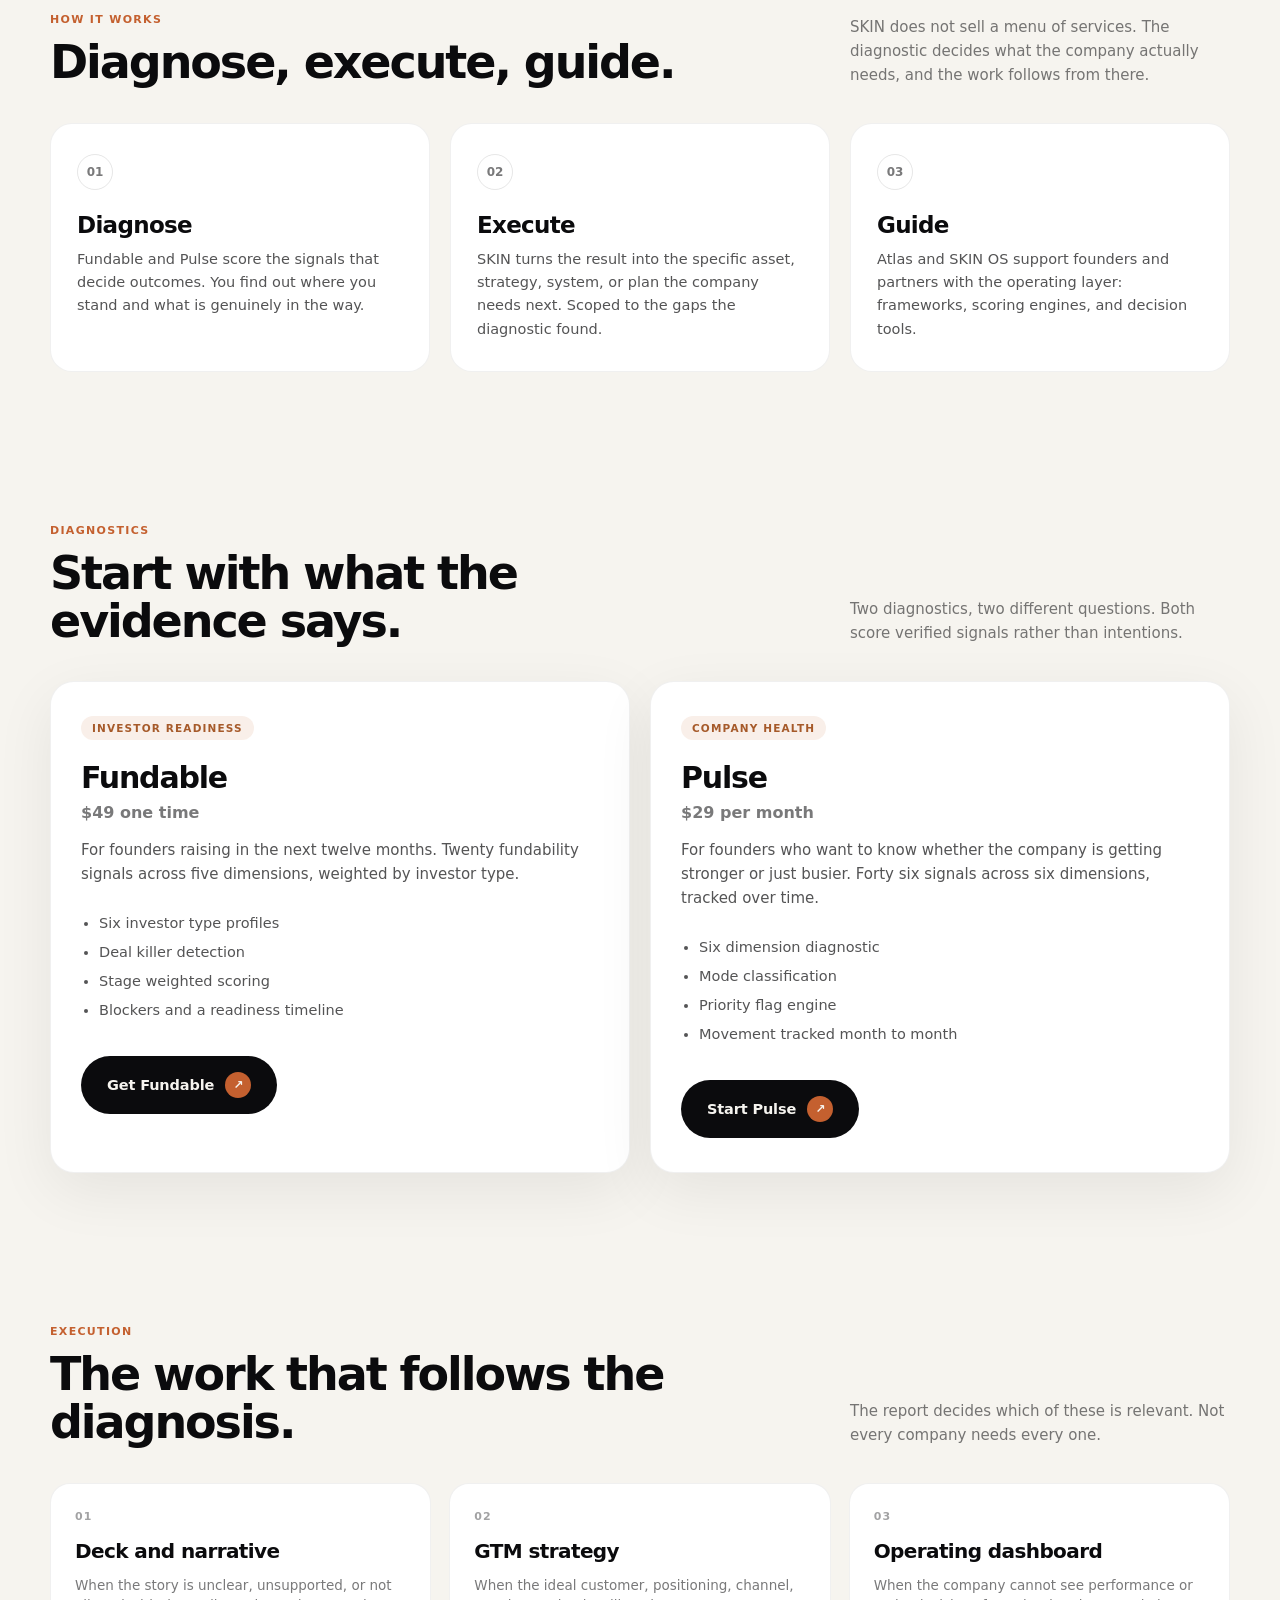
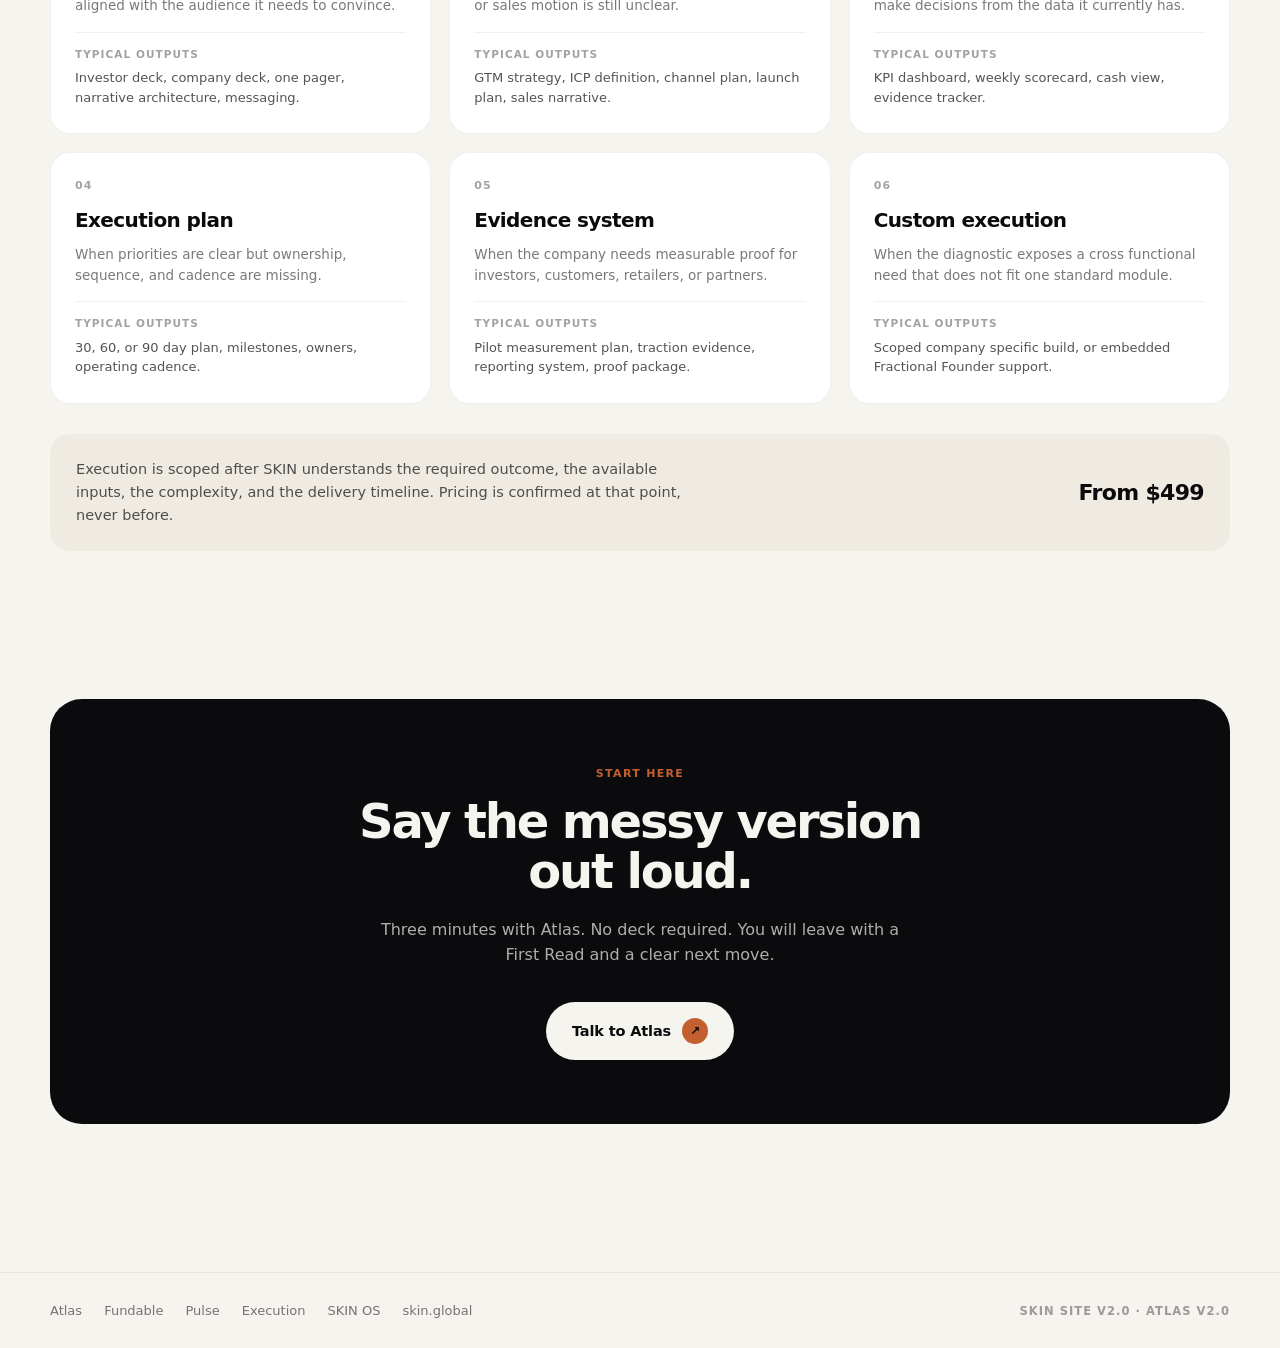
==== commit 9b05fe4b: "Add files via upload" ====
--- a/index.html
+++ b/index.html
@@ -1,345 +1,366 @@
 <!DOCTYPE html>
 <html lang="en">
 <head>
-<link rel="stylesheet" href="skin-os.css">
-<meta charset="UTF-8">
-<meta name="viewport" content="width=device-width, initial-scale=1.0">
-<title>SKIN OS — Startup Operating System</title>
+<meta charset="UTF-8" />
+<meta name="viewport" content="width=device-width, initial-scale=1, viewport-fit=cover" />
+<title>SKIN | Build with better instincts</title>
+<meta name="description" content="Fundable and Pulse show you what matters. SKIN turns the result into the deck, strategy, dashboard, or execution plan your company needs next." />
+<link rel="icon" href="skin-logo.png" />
+<!-- SKIN · Site · v2.0 -->
 <style>
-
-*, *::before, *::after { box-sizing: border-box; margin: 0; padding: 0; }
-
-body {
-  background: var(--bg);
-  color: var(--text);
-  font-family: var(--mono);
-  min-height: 100vh;
-  display: flex;
-  flex-direction: column;
+:root{
+  --obsidian:#0B0B0D;
+  --obsidian-soft:#16161A;
+  --bone:#F6F4EF;
+  --bone-2:#EFEBE2;
+  --paper:#FFFFFF;
+  --sand:#CFC6B6;
+  --copper:#C4602F;
+  --copper-deep:#A65A2A;
+  --copper-tint:rgba(196,96,47,.10);
+  --ink-70:rgba(11,11,13,.7);
+  --ink-55:rgba(11,11,13,.55);
+  --ink-38:rgba(11,11,13,.38);
+  --line:rgba(11,11,13,.10);
+  --line-soft:rgba(11,11,13,.06);
+  --shadow:0 18px 60px rgba(11,11,13,.07);
 }
-
-/* ── TOPBAR ── */
-.topbar {
-  display: flex; align-items: center; justify-content: space-between;
-  padding: 0 48px; height: 56px;
-  border-bottom: 1px solid var(--border);
-  flex-shrink: 0;
+*{box-sizing:border-box}
+body{
+  margin:0;background:var(--bone);color:var(--obsidian);
+  font-family:Inter,ui-sans-serif,system-ui,-apple-system,"Segoe UI",sans-serif;
+  font-size:15px;-webkit-font-smoothing:antialiased;
 }
-.brand { display: flex; align-items: baseline; gap: 10px; }
-.brand .logo { font-family: var(--sans); font-weight: 800; font-size: 15px; letter-spacing: 0.12em; }
-.brand .sep { color: var(--text-dim); }
-.brand .label { font-size: 13px; color: var(--text-muted); letter-spacing: 0.08em; text-transform: uppercase; }
-.topbar-meta { display: flex; align-items: center; gap: 16px; }
-.meta-tag { font-size: 12px; color: var(--text-dim); border: 1px solid var(--border); padding: 3px 8px; border-radius: 2px; letter-spacing: 0.08em; }
-.status { display: flex; align-items: center; gap: 6px; font-size: 13px; color: var(--text-muted); }
-.status-dot { width: 6px; height: 6px; border-radius: 50%; background: var(--accent2); box-shadow: 0 0 8px var(--accent2); animation: pulse 2.5s ease-in-out infinite; }
-@keyframes pulse { 0%,100%{opacity:1} 50%{opacity:.3} }
-
-/* ── HERO ── */
-.hero {
-  flex: 1; display: flex; flex-direction: column;
-  align-items: center; justify-content: center;
-  padding: 64px 48px 40px;
-  text-align: center;
-  position: relative; overflow: hidden;
+a{color:inherit;text-decoration:none}
+button{font:inherit;cursor:pointer}
+.wrap{max-width:1180px;margin:0 auto;padding:0 32px}
+
+/* nav */
+.nav{position:sticky;top:0;z-index:40;background:rgba(246,244,239,.86);backdrop-filter:blur(16px);border-bottom:1px solid var(--line-soft)}
+.nav-in{display:flex;align-items:center;justify-content:space-between;gap:24px;height:68px}
+.nav img{height:19px;width:auto;display:block}
+.nav-links{display:flex;align-items:center;gap:26px}
+.nav-links a{font-size:13.5px;font-weight:600;color:var(--ink-55);transition:color .15s}
+.nav-links a:hover{color:var(--obsidian)}
+.cta-sm{background:var(--obsidian);color:var(--bone);border-radius:999px;padding:11px 19px;font-size:13.5px;font-weight:650;transition:transform .12s}
+.cta-sm:hover{transform:translateY(-1px)}
+.burger{display:none}
+
+/* hero */
+.hero{padding:86px 0 74px}
+.eyebrow{display:inline-flex;align-items:center;gap:9px;font-size:11px;font-weight:750;letter-spacing:.12em;text-transform:uppercase;color:var(--copper-deep);background:var(--copper-tint);border-radius:999px;padding:8px 14px}
+.hero h1{margin:26px 0 0;font-size:clamp(44px,7vw,86px);line-height:.98;letter-spacing:-.05em;font-weight:700;max-width:900px}
+.hero p{margin:24px 0 0;font-size:clamp(16px,1.6vw,19px);line-height:1.55;color:var(--ink-70);max-width:600px}
+.hero-actions{display:flex;flex-wrap:wrap;gap:13px;margin-top:38px}
+.btn{display:inline-flex;align-items:center;gap:11px;border-radius:999px;padding:16px 26px;font-size:14.5px;font-weight:650;letter-spacing:-.01em;transition:transform .12s}
+.btn:hover{transform:translateY(-1px)}
+.btn-dark{background:var(--obsidian);color:var(--bone)}
+.btn-dark .pip{width:26px;height:26px;border-radius:50%;background:var(--copper);display:flex;align-items:center;justify-content:center;font-size:12px}
+.btn-ghost{border:1px solid var(--line);background:transparent}
+.btn-ghost:hover{border-color:rgba(11,11,13,.3)}
+
+/* section frame */
+.sec{padding:74px 0}
+.sec-kick{font-size:11px;font-weight:750;letter-spacing:.12em;text-transform:uppercase;color:var(--copper)}
+.sec-head{display:flex;align-items:flex-end;justify-content:space-between;gap:40px;flex-wrap:wrap}
+.sec-head h2{margin:12px 0 0;font-size:clamp(30px,3.8vw,46px);line-height:1.04;letter-spacing:-.045em;font-weight:700;max-width:640px}
+.sec-head p{margin:0;font-size:15px;line-height:1.6;color:var(--ink-55);max-width:380px}
+
+/* atlas showcase */
+.atlas-band{background:var(--obsidian);color:var(--bone);border-radius:32px;padding:56px 48px;position:relative;overflow:hidden}
+.atlas-band .sec-kick{color:var(--copper)}
+.atlas-grid{display:grid;grid-template-columns:minmax(0,1fr) minmax(0,.95fr);gap:52px;align-items:center}
+.atlas-band h2{margin:14px 0 0;font-size:clamp(32px,4.2vw,52px);line-height:1.02;letter-spacing:-.045em;font-weight:700}
+.atlas-band .lede{margin:22px 0 0;font-size:16.5px;line-height:1.6;color:rgba(246,244,239,.78);max-width:480px}
+.atlas-points{margin:30px 0 0;padding:0;list-style:none;display:flex;flex-direction:column;gap:14px}
+.atlas-points li{display:grid;grid-template-columns:22px 1fr;gap:12px;font-size:15px;line-height:1.5;color:rgba(246,244,239,.88)}
+.atlas-points i{width:22px;height:22px;border-radius:50%;background:var(--copper-tint);border:1px solid rgba(196,96,47,.5);color:var(--copper);display:flex;align-items:center;justify-content:center;font-size:11px;font-style:normal;font-weight:750;margin-top:1px}
+.atlas-band .btn-dark{background:var(--bone);color:var(--obsidian);margin-top:34px}
+
+/* demo mock */
+.mock{background:rgba(246,244,239,.05);border:1px solid rgba(246,244,239,.14);border-radius:22px;padding:22px}
+.mock-head{display:flex;align-items:center;gap:11px;padding-bottom:16px;border-bottom:1px solid rgba(246,244,239,.12)}
+.orb{width:32px;height:32px;border-radius:50%;background:radial-gradient(circle at 32% 30%,#E08A5C,var(--copper) 46%,var(--copper-deep))}
+.mock-head b{font-size:12px;font-weight:750;letter-spacing:.07em;text-transform:uppercase}
+.mock-head span{display:block;font-size:11.5px;color:rgba(246,244,239,.5);margin-top:2px}
+.mq{margin:18px 0 0}
+.mq small{display:block;font-size:10px;font-weight:750;letter-spacing:.11em;text-transform:uppercase;color:var(--copper);margin-bottom:7px}
+.mq p{margin:0;font-size:17px;line-height:1.35;letter-spacing:-.025em;font-weight:600}
+.ma{margin:16px 0 0;display:flex;justify-content:flex-end}
+.ma span{background:rgba(246,244,239,.12);border-radius:14px;padding:10px 14px;font-size:13.5px;line-height:1.45;max-width:78%;color:rgba(246,244,239,.9)}
+.mock-foot{margin-top:20px;padding-top:16px;border-top:1px solid rgba(246,244,239,.12);display:flex;align-items:center;justify-content:space-between;gap:14px}
+.mock-foot span{font-size:11px;font-weight:750;letter-spacing:.09em;text-transform:uppercase;color:rgba(246,244,239,.45)}
+.mock-foot i{font-style:normal;font-size:11px;font-weight:750;letter-spacing:.09em;text-transform:uppercase;color:var(--copper);background:var(--copper-tint);border-radius:999px;padding:6px 11px}
+
+/* how it works */
+.steps{display:grid;grid-template-columns:repeat(3,1fr);gap:20px;margin-top:36px}
+.step{background:var(--paper);border:1px solid var(--line-soft);border-radius:22px;padding:30px 26px}
+.step .n{width:36px;height:36px;border-radius:50%;border:1px solid var(--line);display:flex;align-items:center;justify-content:center;font-size:12px;font-weight:750;color:var(--ink-55)}
+.step h3{margin:22px 0 0;font-size:23px;letter-spacing:-.03em;font-weight:650}
+.step p{margin:10px 0 0;font-size:14.5px;line-height:1.6;color:var(--ink-70)}
+
+/* diagnostics */
+.diag{display:grid;grid-template-columns:repeat(2,1fr);gap:20px;margin-top:36px}
+.card{background:var(--paper);border:1px solid var(--line-soft);border-radius:24px;padding:34px 30px;display:flex;flex-direction:column;box-shadow:var(--shadow)}
+.card .tag{font-size:10.5px;font-weight:750;letter-spacing:.11em;text-transform:uppercase;color:var(--copper-deep);background:var(--copper-tint);border-radius:999px;padding:6px 11px;align-self:flex-start}
+.card h3{margin:20px 0 0;font-size:30px;letter-spacing:-.04em;font-weight:700}
+.card .price{margin:8px 0 0;font-size:16px;font-weight:650;color:var(--ink-55)}
+.card p{margin:16px 0 0;font-size:15px;line-height:1.6;color:var(--ink-70)}
+.card ul{margin:20px 0 0;padding-left:18px}
+.card li{margin:7px 0;font-size:14.5px;line-height:1.5;color:var(--ink-70)}
+.card .btn{margin-top:28px;align-self:flex-start}
+
+/* execution */
+.mods{display:grid;grid-template-columns:repeat(3,1fr);gap:18px;margin-top:36px}
+.mod{background:var(--paper);border:1px solid var(--line-soft);border-radius:20px;padding:26px 24px;transition:border-color .15s,transform .12s}
+.mod:hover{border-color:rgba(11,11,13,.22);transform:translateY(-2px)}
+.mod .num{font-size:11px;font-weight:750;letter-spacing:.1em;color:var(--ink-38)}
+.mod h3{margin:16px 0 0;font-size:20px;letter-spacing:-.03em;font-weight:650}
+.mod .when{margin:12px 0 0;font-size:13.5px;line-height:1.5;color:var(--ink-55)}
+.mod .out{margin:16px 0 0;padding-top:14px;border-top:1px solid var(--line-soft);font-size:13px;line-height:1.5;color:var(--ink-70)}
+.mod .out b{display:block;font-size:10.5px;font-weight:750;letter-spacing:.1em;text-transform:uppercase;color:var(--ink-38);margin-bottom:6px}
+.exec-note{margin-top:30px;display:flex;align-items:center;justify-content:space-between;gap:24px;flex-wrap:wrap;background:var(--bone-2);border-radius:20px;padding:24px 26px}
+.exec-note p{margin:0;font-size:14.5px;line-height:1.6;color:var(--ink-70);max-width:620px}
+.exec-note b{font-size:22px;letter-spacing:-.03em;white-space:nowrap}
+
+/* closing */
+.close{background:var(--obsidian);color:var(--bone);border-radius:32px;padding:64px 48px;text-align:center}
+.close h2{margin:16px auto 0;font-size:clamp(30px,4vw,48px);line-height:1.04;letter-spacing:-.045em;font-weight:700;max-width:640px}
+.close p{margin:20px auto 0;font-size:16px;line-height:1.6;color:rgba(246,244,239,.7);max-width:520px}
+.close .btn-dark{background:var(--bone);color:var(--obsidian);margin-top:34px}
+
+/* footer */
+.foot{border-top:1px solid var(--line-soft);margin-top:74px}
+.foot-in{display:flex;align-items:center;justify-content:space-between;gap:24px;flex-wrap:wrap;padding:30px 0}
+.foot-links{display:flex;gap:22px;flex-wrap:wrap}
+.foot-links a{font-size:13px;color:var(--ink-55)}
+.foot-links a:hover{color:var(--obsidian)}
+.foot-v{font-size:11.5px;font-weight:700;letter-spacing:.09em;text-transform:uppercase;color:var(--ink-38)}
+
+@media (max-width:960px){
+  .wrap{padding:0 20px}
+  .nav-links{display:none}
+  .atlas-grid{grid-template-columns:1fr;gap:34px}
+  .atlas-band,.close{padding:40px 26px;border-radius:26px}
+  .steps,.diag,.mods{grid-template-columns:1fr}
+  .hero{padding:56px 0 48px}
+  .sec{padding:52px 0}
 }
-
-.hero::before {
-  content: '';
-  position: absolute; inset: 0;
-  background: radial-gradient(ellipse at 50% 60%, rgba(200,184,122,0.04) 0%, transparent 60%);
-  pointer-events: none;
-}
-
-.hero-eyebrow {
-  font-family: var(--mono); font-size: 12px; letter-spacing: 0.2em;
-  color: var(--text-dim); text-transform: uppercase; margin-bottom: 20px;
-}
-.hero-eyebrow span { color: var(--accent); }
-
-.hero-title {
-  font-family: var(--serif); font-size: 80px; font-weight: 400;
-  font-style: italic; line-height: 0.95;
-  letter-spacing: -0.02em; margin-bottom: 28px;
-  position: relative; z-index: 1;
-}
-
-.hero-title strong {
-  font-weight: 600; font-style: normal;
-  display: block;
-}
-
-.hero-sub {
-  font-family: var(--mono); font-size: 15px; color: var(--text-muted);
-  max-width: 480px; line-height: 1.8; margin-bottom: 48px;
-  position: relative; z-index: 1;
-}
-
-/* ── OS MODULES ── */
-.modules {
-  display: grid; grid-template-columns: repeat(3, 1fr);
-  gap: 16px; width: 100%; max-width: 900px;
-  position: relative; z-index: 1;
-}
-
-.module {
-  background: var(--bg2); border: 1px solid var(--border);
-  border-radius: 6px; padding: 28px 28px 24px;
-  text-decoration: none; color: inherit;
-  transition: border-color 0.2s, background 0.2s;
-  display: block; text-align: left;
-  position: relative; overflow: hidden;
-}
-.module::before {
-  content: attr(data-num);
-  position: absolute; right: 20px; top: 10px;
-  font-family: var(--serif); font-size: 80px; font-style: italic;
-  color: rgba(255,255,255,0.025); line-height: 1;
-  pointer-events: none;
-}
-.module:hover {
-  border-color: var(--border-h);
-  background: var(--bg3);
-}
-.module:hover .module-arrow { opacity: 1; transform: translateX(0); }
-
-.mod-tag {
-  font-size: 11px; letter-spacing: 0.14em; text-transform: uppercase;
-  margin-bottom: 14px; display: inline-block;
-  padding: 3px 8px; border-radius: 2px; border: 1px solid var(--border);
-}
-.tag-1 { color: var(--accent3); border-color: rgba(160,143,200,0.25); }
-.tag-2 { color: var(--accent); border-color: rgba(200,184,122,0.25); }
-.tag-3 { color: var(--accent2); border-color: rgba(143,184,154,0.25); }
-
-.mod-title {
-  font-family: var(--serif); font-size: 32px; font-weight: 600;
-  line-height: 1; margin-bottom: 10px;
-}
-.mod-desc {
-  font-family: var(--mono); font-size: 13px; color: var(--text-muted);
-  line-height: 1.7; margin-bottom: 20px;
-}
-
-.mod-features { list-style: none; margin-bottom: 24px; }
-.mod-features li {
-  font-size: 13px; color: var(--text-dim);
-  padding: 5px 0; border-bottom: 1px solid var(--border);
-  display: flex; gap: 8px; align-items: center;
-}
-.mod-features li:last-child { border-bottom: none; }
-.mod-features li::before { content: '—'; color: var(--text-dim); flex-shrink: 0; }
-
-.module-cta {
-  display: flex; align-items: center; justify-content: space-between;
-}
-.cta-label {
-  font-size: 13px; color: var(--text-muted); letter-spacing: 0.05em;
-}
-.module-arrow {
-  font-size: 14px; color: var(--text-dim);
-  opacity: 0; transform: translateX(-4px);
-  transition: all 0.2s;
-}
-
-/* ── BOTTOM BAR ── */
-.bottom-bar {
-  border-top: 1px solid var(--border);
-  padding: 20px 48px;
-  display: flex; align-items: center; justify-content: space-between;
-  flex-shrink: 0;
-}
-.bottom-links { display: flex; gap: 24px; }
-.bottom-links a {
-  font-size: 13px; color: var(--text-dim); text-decoration: none;
-  letter-spacing: 0.05em; transition: color 0.15s;
-}
-.bottom-links a:hover { color: var(--text-muted); }
-.version { font-size: 12px; color: var(--text-dim); letter-spacing: 0.08em; }
-
-/* Responsive */
-@media (max-width: 820px) {
-  .modules { grid-template-columns: 1fr; }
-  .hero-title { font-size: 52px; }
-  .topbar { padding: 0 24px; }
-  .hero { padding: 40px 24px 32px; }
-  .bottom-bar { padding: 16px 24px; flex-direction: column; gap: 12px; text-align: center; }
-}
+@media (prefers-reduced-motion:reduce){*{animation:none!important;transition:none!important}}
 </style>
 </head>
 <body>
 
-<header class="topbar">
-  <div class="brand">
-    <span class="logo">SKIN</span>
-    <span class="sep">/</span>
-    <span class="label">Startup Operating System</span>
-  </div>
-  <div class="topbar-meta">
-    <span class="meta-tag">v1.0</span>
-    <div class="status">
-      <div class="status-dot"></div>
-      <span>Active</span>
-    </div>
+<nav class="nav">
+  <div class="wrap nav-in">
+    <a href="index.html" aria-label="SKIN"><img src="skin-logo.png" alt="SKIN" /></a>
+    <div class="nav-links">
+      <a href="#atlas">Atlas</a>
+      <a href="#how">How it works</a>
+      <a href="#diagnostics">Diagnostics</a>
+      <a href="#execution">Execution</a>
+      <a href="os.html">SKIN OS</a>
+    </div>
+    <a class="cta-sm" href="atlas.html">Talk to Atlas</a>
+  </div>
+</nav>
+
+<header class="hero wrap">
+  <span class="eyebrow">SKIN Studios</span>
+  <h1>Build with better instincts.</h1>
+  <p>Fundable and Pulse show you what matters. SKIN turns the result into the deck, strategy, dashboard, or execution plan your company needs next.</p>
+  <div class="hero-actions">
+    <a class="btn btn-dark" href="atlas.html">Talk to Atlas <span class="pip">↗</span></a>
+    <a class="btn btn-ghost" href="#diagnostics">See the diagnostics</a>
   </div>
 </header>
 
-<main class="hero">
-  <div class="hero-eyebrow">SKIN STUDIOS · <span>Startup OS</span></div>
-  <h1 class="hero-title">
-    The operating<br>
-    <strong>system for founders</strong>
-  </h1>
-  <p class="hero-sub">A proprietary diagnostic framework, live scoring engine, and decision playbook system — built to give early-stage founders the clarity operators have.</p>
-
-  <div class="modules">
-
-    <a href="atlas-v1.2.html" class="module" data-num="00">
-      <div class="mod-tag tag-2">Front Door</div>
-      <div class="mod-title">Atlas</div>
-      <div class="mod-desc">The conversational front door to SKIN. Three minutes with Atlas: say what is hard, and get a First Read with the goal, the likely blocker, the missing proof, and the next useful move.</div>
-      <ul class="mod-features">
-        <li>Live model conversation</li>
-        <li>Silent intake signal capture</li>
-        <li>Stage read + blocker hypothesis</li>
-        <li>Human-reviewed First Read</li>
+<!-- ATLAS -->
+<section class="sec wrap" id="atlas">
+  <div class="atlas-band">
+    <div class="atlas-grid">
+      <div>
+        <span class="sec-kick">The front door</span>
+        <h2>Three minutes of honest conversation.</h2>
+        <p class="lede">Atlas is the founder guide at the front of SKIN. It does not wait for a prompt. It asks first, follows what you actually say, and turns a messy situation into a First Read.</p>
+        <ul class="atlas-points">
+          <li><i>1</i><span>Say what feels hard. No deck, no polish, no preparation.</span></li>
+          <li><i>2</i><span>Atlas listens for five things: the goal, the challenge, the audience, the proof, and the pressure.</span></li>
+          <li><i>3</i><span>You get a First Read: where you stand, the likely blocker, the missing proof, and the next useful move.</span></li>
+          <li><i>4</i><span>A SKIN operator reviews every First Read before an official version is issued.</span></li>
+        </ul>
+        <a class="btn btn-dark" href="atlas.html">Start a conversation <span class="pip">↗</span></a>
+      </div>
+
+      <div class="mock" aria-hidden="true">
+        <div class="mock-head">
+          <div class="orb"></div>
+          <div>
+            <b>Atlas</b>
+            <span>Listening</span>
+          </div>
+        </div>
+        <div class="mq">
+          <small>Start with the goal</small>
+          <p>What are you trying to make happen right now?</p>
+        </div>
+        <div class="ma"><span>Raising a seed round. Conversations keep stalling after the second meeting.</span></div>
+        <div class="mq">
+          <small>Look for evidence</small>
+          <p>What happens in that second meeting, right before it goes quiet?</p>
+        </div>
+        <div class="mock-foot">
+          <span>Signal 2 of 5</span>
+          <i>Live conversation</i>
+        </div>
+      </div>
+    </div>
+  </div>
+</section>
+
+<!-- HOW IT WORKS -->
+<section class="sec wrap" id="how">
+  <div class="sec-head">
+    <div>
+      <span class="sec-kick">How it works</span>
+      <h2>Diagnose, execute, guide.</h2>
+    </div>
+    <p>SKIN does not sell a menu of services. The diagnostic decides what the company actually needs, and the work follows from there.</p>
+  </div>
+  <div class="steps">
+    <div class="step">
+      <div class="n">01</div>
+      <h3>Diagnose</h3>
+      <p>Fundable and Pulse score the signals that decide outcomes. You find out where you stand and what is genuinely in the way.</p>
+    </div>
+    <div class="step">
+      <div class="n">02</div>
+      <h3>Execute</h3>
+      <p>SKIN turns the result into the specific asset, strategy, system, or plan the company needs next. Scoped to the gaps the diagnostic found.</p>
+    </div>
+    <div class="step">
+      <div class="n">03</div>
+      <h3>Guide</h3>
+      <p>Atlas and SKIN OS support founders and partners with the operating layer: frameworks, scoring engines, and decision tools.</p>
+    </div>
+  </div>
+</section>
+
+<!-- DIAGNOSTICS -->
+<section class="sec wrap" id="diagnostics">
+  <div class="sec-head">
+    <div>
+      <span class="sec-kick">Diagnostics</span>
+      <h2>Start with what the evidence says.</h2>
+    </div>
+    <p>Two diagnostics, two different questions. Both score verified signals rather than intentions.</p>
+  </div>
+  <div class="diag">
+    <div class="card">
+      <span class="tag">Investor readiness</span>
+      <h3>Fundable</h3>
+      <div class="price">$49 one time</div>
+      <p>For founders raising in the next twelve months. Twenty fundability signals across five dimensions, weighted by investor type.</p>
+      <ul>
+        <li>Six investor type profiles</li>
+        <li>Deal killer detection</li>
+        <li>Stage weighted scoring</li>
+        <li>Blockers and a readiness timeline</li>
       </ul>
-      <div class="module-cta">
-        <span class="cta-label">Talk to Atlas</span>
-        <span class="module-arrow">→</span>
-      </div>
-    </a>
-
-    <a href="skin-knowledge-base.html" class="module" data-num="01">
-      <div class="mod-tag tag-1">Knowledge Base</div>
-      <div class="mod-title">6 Dimensions</div>
-      <div class="mod-desc">Universal startup health diagnostic. Every signal, failure mode, and diagnostic question across the six dimensions that matter to every founder.</div>
-      <ul class="mod-features">
-        <li>Green + red signal rubrics</li>
-        <li>Diagnostic question sets</li>
-        <li>Failure mode library</li>
-        <li>AI prompt templates</li>
-      </ul>
-      <div class="module-cta">
-        <span class="cta-label">Open knowledge base</span>
-        <span class="module-arrow">→</span>
-      </div>
-    </a>
-
-    <a href="skin-score-engine.html" class="module" data-num="02">
-      <div class="mod-tag tag-2">Score Engine</div>
-      <div class="mod-title">SKIN Pulse Score™</div>
-      <div class="mod-desc">Universal startup health diagnostic. Score 46 signals across 6 dimensions for any founder — bootstrapped, raising, or running profitably.</div>
-      <ul class="mod-features">
-        <li>46-signal scoring form</li>
-        <li>Live radar chart</li>
+      <a class="btn btn-dark" href="https://buy.stripe.com/28E28sdk7fBQ7yn1oYfrW02" target="_blank" rel="noopener">Get Fundable <span class="pip">↗</span></a>
+    </div>
+    <div class="card">
+      <span class="tag">Company health</span>
+      <h3>Pulse</h3>
+      <div class="price">$29 per month</div>
+      <p>For founders who want to know whether the company is getting stronger or just busier. Forty six signals across six dimensions, tracked over time.</p>
+      <ul>
+        <li>Six dimension diagnostic</li>
         <li>Mode classification</li>
         <li>Priority flag engine</li>
+        <li>Movement tracked month to month</li>
       </ul>
-      <div class="module-cta">
-        <span class="cta-label">Open Pulse Score</span>
-        <span class="module-arrow">→</span>
-      </div>
-    </a>
-
-    <a href="skin-playbooks-schema.html" class="module" data-num="03">
-      <div class="mod-tag tag-3">Playbooks + AI</div>
-      <div class="mod-title">Decision Frameworks</div>
-      <div class="mod-desc">11 founder decision frameworks and the complete AI schema — JSON schemas, prompt registry, and processing pipeline.</div>
-      <ul class="mod-features">
-        <li>Hire / raise / pivot frameworks</li>
-        <li>Report + intake schemas</li>
-        <li>Prompt registry</li>
-        <li>7-stage AI pipeline</li>
-      </ul>
-      <div class="module-cta">
-        <span class="cta-label">Open frameworks</span>
-        <span class="module-arrow">→</span>
-      </div>
-    </a>
-
-    <a href="skin-decision-os.html" class="module" data-num="04">
-      <div class="mod-tag tag-1">Interactive</div>
-      <div class="mod-title">Decision OS</div>
-      <div class="mod-desc">Three questions. One verdict. A sharp, conversational decision engine that tells you exactly what to do — and why.</div>
-      <ul class="mod-features">
-        <li>10 founder decision flows</li>
-        <li>Forced-choice branching logic</li>
-        <li>Verdict with one-line reason</li>
-        <li>Links to full frameworks</li>
-      </ul>
-      <div class="module-cta">
-        <span class="cta-label">Open Decision OS</span>
-        <span class="module-arrow">→</span>
-      </div>
-    </a>
-
-    <a href="skin-fundable-score.html" class="module" data-num="05">
-      <div class="mod-tag tag-2">Analyst Tool</div>
-      <div class="mod-title">Fundable Score™</div>
-      <div class="mod-desc">For founders raising in the next 12 months. Score 20 fundability signals across 5 dimensions, weighted by investor type, with deal-killer detection and blocker triage.</div>
-      <ul class="mod-features">
-        <li>6 investor-type profiles</li>
-        <li>Tier-1 deal-killer logic</li>
-        <li>Stage-weighted scoring</li>
-        <li>Blockers + readiness timeline</li>
-      </ul>
-      <div class="module-cta">
-        <span class="cta-label">Open Fundable Score</span>
-        <span class="module-arrow">→</span>
-      </div>
-    </a>
-
-    <a href="skin-benchmark.html" class="module" data-num="06">
-      <div class="mod-tag tag-3">Analyst Tool</div>
-      <div class="mod-title">Benchmark Map</div>
-      <div class="mod-desc">2x2 strategic positioning map. Plot the client against direct competitors, adjacent alternatives, and manual workarounds — surface defensibility and density signals.</div>
-      <ul class="mod-features">
-        <li>Differentiation × Market Position</li>
-        <li>Replacement threat view</li>
-        <li>Quadrant + density verdicts</li>
-        <li>Sample dataset included</li>
-      </ul>
-      <div class="module-cta">
-        <span class="cta-label">Open Benchmark Map</span>
-        <span class="module-arrow">→</span>
-      </div>
-    </a>
-
-    <a href="skin-founder-match.html" class="module" data-num="07">
-      <div class="mod-tag tag-1">Interactive</div>
-      <div class="mod-title">Founder Match</div>
-      <div class="mod-desc">Nine questions, one mirror. Match your founder instincts against eight of history's most renowned company builders — dead or alive — then export a shareable card.</div>
-      <ul class="mod-features">
-        <li>8 founder archetypes</li>
-        <li>Weighted trait scoring</li>
-        <li>Illustrated result profiles</li>
-        <li>1:1 PNG share card</li>
-      </ul>
-      <div class="module-cta">
-        <span class="cta-label">Open Founder Match</span>
-        <span class="module-arrow">→</span>
-      </div>
-    </a>
-
-  </div>
-</main>
-
-<footer class="bottom-bar">
-  <div class="bottom-links">
-    <a href="atlas-v1.2.html">Atlas</a>
-    <a href="skin-knowledge-base.html">Knowledge Base</a>
-    <a href="skin-score-engine.html">Score Engine</a>
-    <a href="skin-playbooks-schema.html">Decision Frameworks</a>
-    <a href="skin-decision-os.html">Decision OS</a>
-    <a href="skin-fundable-score.html">Fundable Score</a>
-    <a href="skin-benchmark.html">Benchmark Map</a>
-    <a href="skin-founder-match.html">Founder Match</a>
-    <a href="https://skin.global" target="_blank">skin.global ↗</a>
-  </div>
-  <div class="version">SKIN OS v1.6 · Built by SKIN Studios</div>
+      <a class="btn btn-dark" href="https://buy.stripe.com/5kQ4gAa7V9ds2e39VufrW03" target="_blank" rel="noopener">Start Pulse <span class="pip">↗</span></a>
+    </div>
+  </div>
+</section>
+
+<!-- EXECUTION -->
+<section class="sec wrap" id="execution">
+  <div class="sec-head">
+    <div>
+      <span class="sec-kick">Execution</span>
+      <h2>The work that follows the diagnosis.</h2>
+    </div>
+    <p>The report decides which of these is relevant. Not every company needs every one.</p>
+  </div>
+  <div class="mods">
+    <div class="mod">
+      <div class="num">01</div>
+      <h3>Deck and narrative</h3>
+      <p class="when">When the story is unclear, unsupported, or not aligned with the audience it needs to convince.</p>
+      <div class="out"><b>Typical outputs</b>Investor deck, company deck, one pager, narrative architecture, messaging.</div>
+    </div>
+    <div class="mod">
+      <div class="num">02</div>
+      <h3>GTM strategy</h3>
+      <p class="when">When the ideal customer, positioning, channel, or sales motion is still unclear.</p>
+      <div class="out"><b>Typical outputs</b>GTM strategy, ICP definition, channel plan, launch plan, sales narrative.</div>
+    </div>
+    <div class="mod">
+      <div class="num">03</div>
+      <h3>Operating dashboard</h3>
+      <p class="when">When the company cannot see performance or make decisions from the data it currently has.</p>
+      <div class="out"><b>Typical outputs</b>KPI dashboard, weekly scorecard, cash view, evidence tracker.</div>
+    </div>
+    <div class="mod">
+      <div class="num">04</div>
+      <h3>Execution plan</h3>
+      <p class="when">When priorities are clear but ownership, sequence, and cadence are missing.</p>
+      <div class="out"><b>Typical outputs</b>30, 60, or 90 day plan, milestones, owners, operating cadence.</div>
+    </div>
+    <div class="mod">
+      <div class="num">05</div>
+      <h3>Evidence system</h3>
+      <p class="when">When the company needs measurable proof for investors, customers, retailers, or partners.</p>
+      <div class="out"><b>Typical outputs</b>Pilot measurement plan, traction evidence, reporting system, proof package.</div>
+    </div>
+    <div class="mod">
+      <div class="num">06</div>
+      <h3>Custom execution</h3>
+      <p class="when">When the diagnostic exposes a cross functional need that does not fit one standard module.</p>
+      <div class="out"><b>Typical outputs</b>Scoped company specific build, or embedded Fractional Founder support.</div>
+    </div>
+  </div>
+  <div class="exec-note">
+    <p>Execution is scoped after SKIN understands the required outcome, the available inputs, the complexity, and the delivery timeline. Pricing is confirmed at that point, never before.</p>
+    <b>From $499</b>
+  </div>
+</section>
+
+<!-- CLOSE -->
+<section class="sec wrap" id="contact">
+  <div class="close">
+    <span class="sec-kick" style="color:var(--copper)">Start here</span>
+    <h2>Say the messy version out loud.</h2>
+    <p>Three minutes with Atlas. No deck required. You will leave with a First Read and a clear next move.</p>
+    <a class="btn btn-dark" href="atlas.html">Talk to Atlas <span class="pip">↗</span></a>
+  </div>
+</section>
+
+<footer class="foot">
+  <div class="wrap foot-in">
+    <div class="foot-links">
+      <a href="atlas.html">Atlas</a>
+      <a href="#diagnostics">Fundable</a>
+      <a href="#diagnostics">Pulse</a>
+      <a href="#execution">Execution</a>
+      <a href="os.html">SKIN OS</a>
+      <a href="https://skin.global" target="_blank" rel="noopener">skin.global</a>
+    </div>
+    <span class="foot-v">SKIN site v2.0 · Atlas v2.0</span>
+  </div>
 </footer>
 
-<script src="skin-os.js"></script>
 </body>
 </html>
